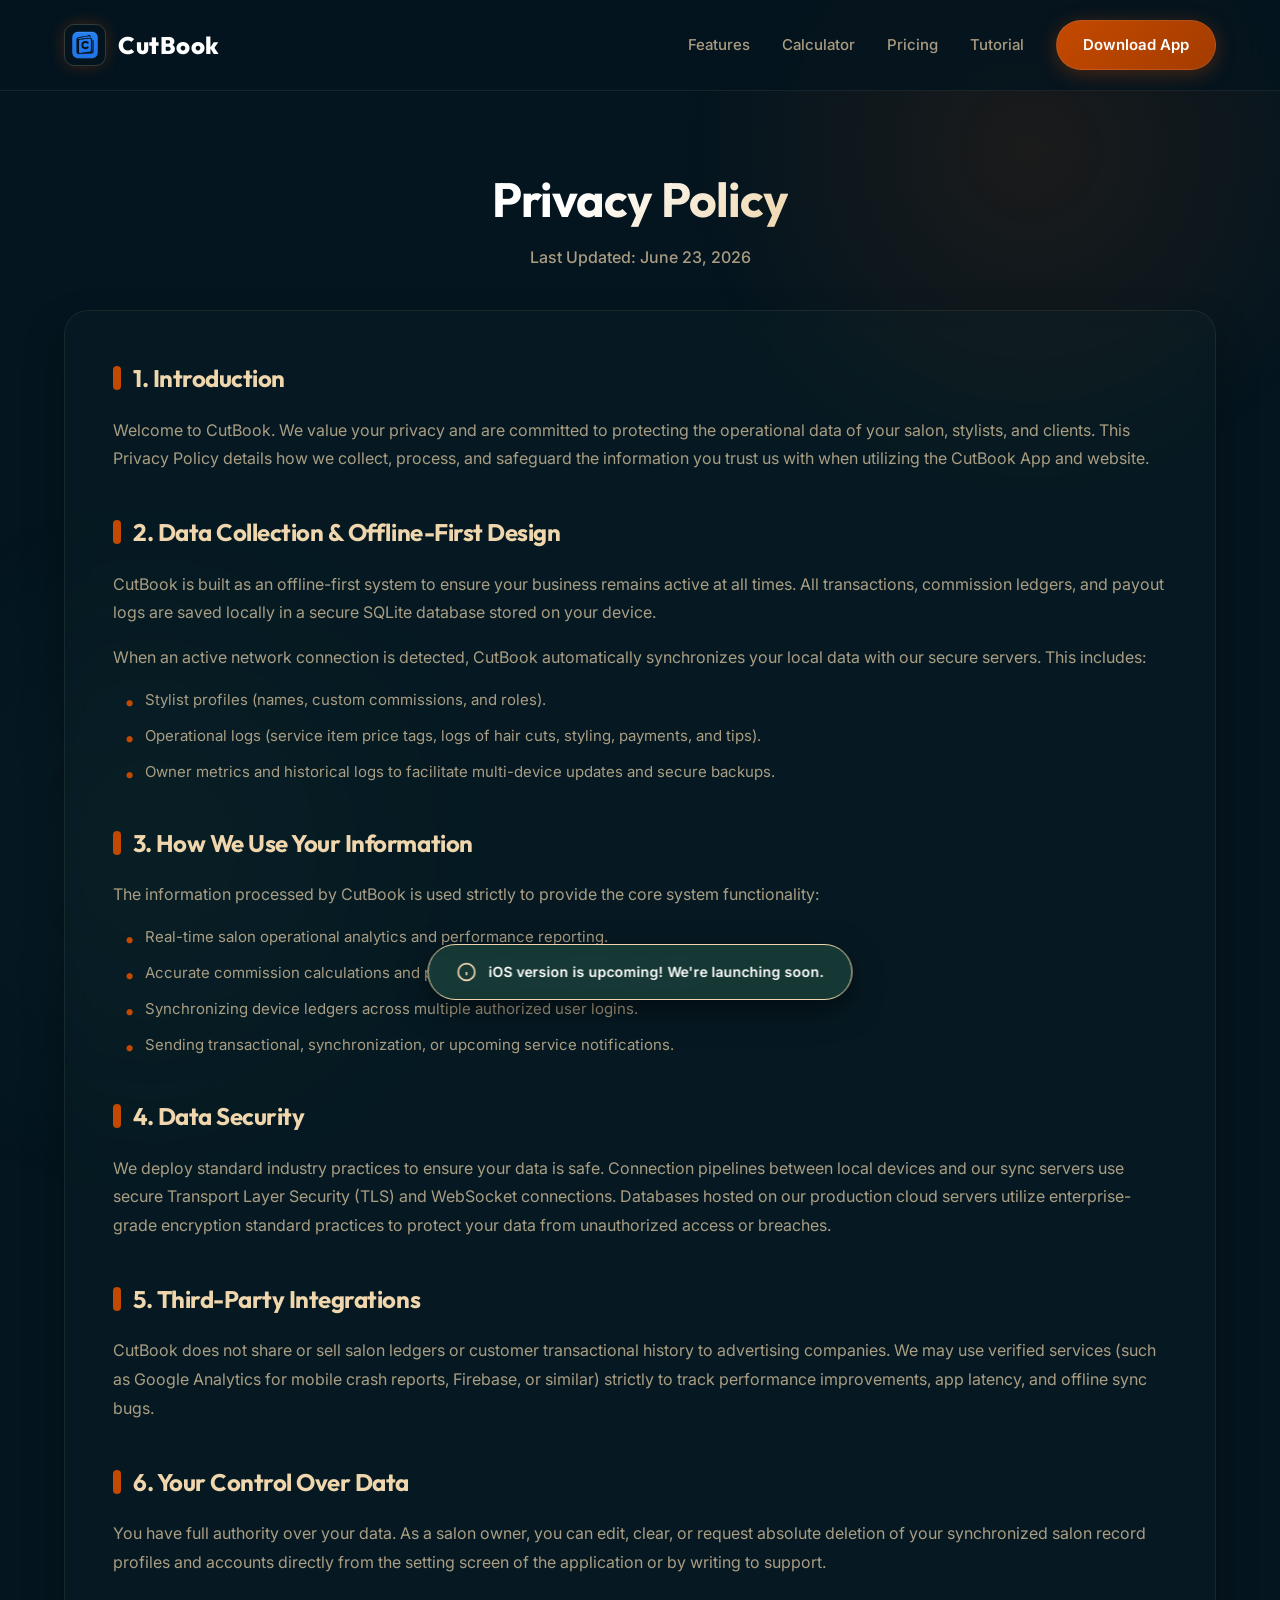
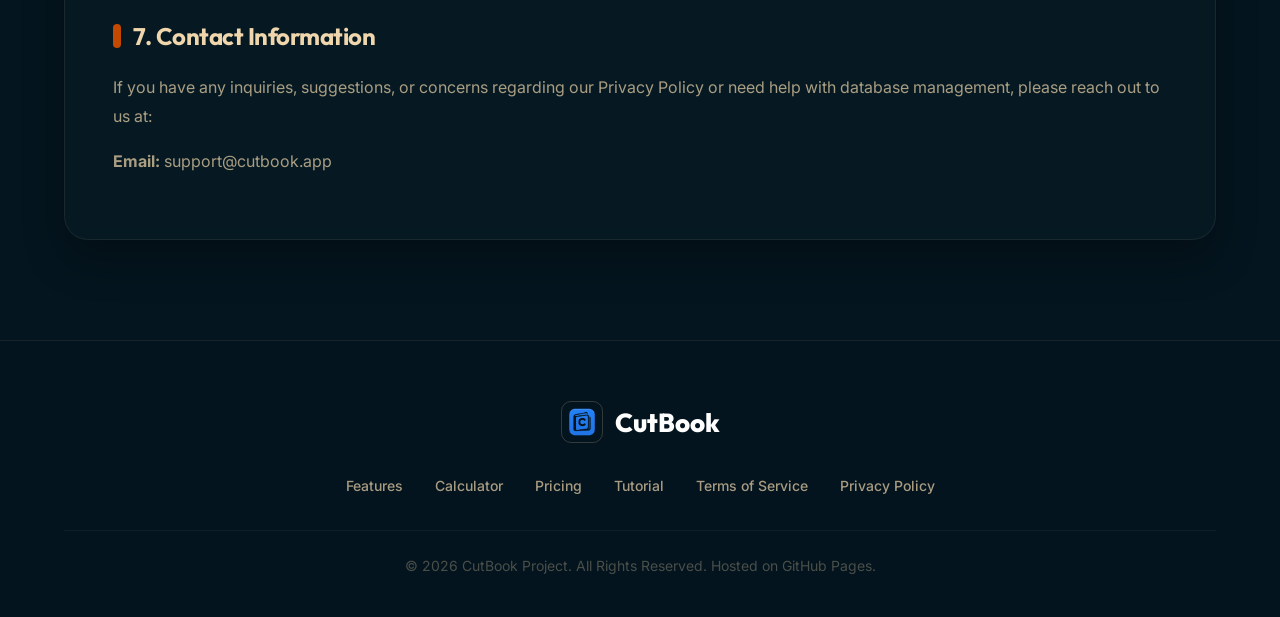
==== Privacy/index.html @ cc0a2e38 "feat: initial website setup with Privacy and Terms pages" ====
<!DOCTYPE html>
<html lang="en">
<head>
    <meta charset="UTF-8">
    <meta name="viewport" content="width=device-width, initial-scale=1.0">
    <title>Privacy Policy - CutBook POS</title>
    <meta name="description" content="Privacy Policy for CutBook Salon Management & POS System. Learn how we handle and protect your salon's operational data.">
    
    <!-- Google Fonts -->
    <link rel="preconnect" href="https://fonts.googleapis.com">
    <link rel="preconnect" href="https://fonts.gstatic.com" crossorigin>
    <link href="https://fonts.googleapis.com/css2?family=Outfit:wght@300;400;500;600;700;800&family=Inter:wght@300;400;500;600;700&display=swap" rel="stylesheet">
    
    <style>
        :root {
            --bg-color: #04151f;
            --primary: #c44900; /* Burnt Orange */
            --primary-rgb: 196, 73, 0;
            --secondary: #efd6ac; /* Wheat */
            --secondary-rgb: 239, 214, 172;
            --slate-grey: #183a37; /* Dark Slate Grey */
            --slate-grey-rgb: 24, 58, 55;
            --violet: #432534; /* Midnight Violet */
            --violet-rgb: 67, 37, 52;
            --card-border: rgba(239, 214, 172, 0.08);
            --text-primary: #ffffff;
            --text-secondary: rgba(239, 214, 172, 0.7);
            --success: #10b981;
            --error: #ef4444;
            --transition: all 0.3s cubic-bezier(0.4, 0, 0.2, 1);
        }

        * {
            margin: 0;
            padding: 0;
            box-sizing: border-box;
        }

        html {
            scroll-behavior: smooth;
        }

        body {
            font-family: 'Inter', sans-serif;
            background-color: var(--bg-color);
            color: var(--text-primary);
            overflow-x: hidden;
            line-height: 1.6;
            position: relative;
            min-height: 100vh;
            display: flex;
            flex-direction: column;
        }

        h1, h2, h3, h4 {
            font-family: 'Outfit', sans-serif;
            font-weight: 700;
            letter-spacing: -0.02em;
        }

        /* Mouse Follower Ambient Glow */
        .cursor-glow {
            position: fixed;
            top: 0;
            left: 0;
            width: 500px;
            height: 500px;
            background: radial-gradient(circle, rgba(var(--primary-rgb), 0.08) 0%, rgba(var(--slate-grey-rgb), 0.06) 50%, rgba(0,0,0,0) 85%);
            border-radius: 50%;
            pointer-events: none;
            transform: translate(-50%, -50%);
            z-index: -1;
            opacity: 0;
            transition: opacity 0.5s ease;
        }

        /* Ambient Background Glows */
        .glow-1 {
            position: absolute;
            top: -200px;
            right: -100px;
            width: 700px;
            height: 700px;
            background: radial-gradient(circle, rgba(var(--primary-rgb), 0.12) 0%, rgba(0,0,0,0) 70%);
            z-index: 0;
            pointer-events: none;
        }

        .glow-2 {
            position: absolute;
            top: 500px;
            left: -200px;
            width: 700px;
            height: 700px;
            background: radial-gradient(circle, rgba(var(--slate-grey-rgb), 0.15) 0%, rgba(0,0,0,0) 70%);
            z-index: 0;
            pointer-events: none;
        }

        /* Container */
        .container {
            max-width: 1200px;
            margin: 0 auto;
            padding: 0 24px;
            position: relative;
            z-index: 1;
        }

        /* Header */
        header {
            padding: 20px 0;
            border-bottom: 1px solid var(--card-border);
            backdrop-filter: blur(20px);
            -webkit-backdrop-filter: blur(20px);
            position: sticky;
            top: 0;
            z-index: 100;
            background: rgba(4, 21, 31, 0.8);
            transition: var(--transition);
        }

        header.scrolled {
            padding: 14px 0;
            border-bottom: 1px solid rgba(239, 214, 172, 0.15);
            background: rgba(4, 21, 31, 0.95);
        }

        .header-content {
            display: flex;
            justify-content: space-between;
            align-items: center;
        }

        .logo {
            display: flex;
            align-items: center;
            gap: 12px;
            text-decoration: none;
            color: var(--text-primary);
            font-family: 'Outfit', sans-serif;
            font-size: 24px;
            font-weight: 800;
            letter-spacing: 0.5px;
            transition: var(--transition);
        }

        .logo img {
            height: 42px;
            width: auto;
            border-radius: 10px;
            box-shadow: 0 0 15px rgba(var(--primary-rgb), 0.3);
            border: 1.5px solid rgba(239, 214, 172, 0.2);
            transition: var(--transition);
        }

        .logo:hover img {
            transform: scale(1.05) rotate(2deg);
            box-shadow: 0 0 20px rgba(var(--primary-rgb), 0.6);
            border-color: var(--secondary);
        }

        nav {
            display: flex;
            align-items: center;
            gap: 32px;
        }

        nav a {
            color: var(--text-secondary);
            text-decoration: none;
            font-weight: 500;
            font-size: 15px;
            transition: var(--transition);
            position: relative;
        }

        nav a:not(.btn)::after {
            content: '';
            position: absolute;
            bottom: -6px;
            left: 0;
            width: 0;
            height: 2px;
            background: linear-gradient(90deg, var(--primary), var(--secondary));
            transition: var(--transition);
        }

        nav a:not(.btn):hover {
            color: var(--text-primary);
        }

        nav a:not(.btn):hover::after {
            width: 100%;
        }

        /* Buttons */
        .btn {
            display: inline-flex;
            align-items: center;
            gap: 8px;
            padding: 12px 26px;
            border-radius: 30px;
            font-weight: 600;
            text-decoration: none;
            font-size: 15px;
            transition: var(--transition);
            cursor: pointer;
            border: none;
        }

        .btn-primary {
            background: linear-gradient(135deg, var(--primary), #a33c00);
            color: #fff;
            box-shadow: 0 4px 20px rgba(var(--primary-rgb), 0.35);
            border: 1px solid rgba(255, 255, 255, 0.1);
        }

        .btn-primary:hover {
            transform: translateY(-2px);
            box-shadow: 0 6px 28px rgba(var(--primary-rgb), 0.55);
            filter: brightness(1.15);
        }

        /* Mobile Menu Toggle */
        .menu-toggle {
            display: none;
            background: none;
            border: none;
            cursor: pointer;
            z-index: 110;
        }

        .menu-toggle svg {
            width: 28px;
            height: 28px;
            stroke: var(--text-primary);
            transition: var(--transition);
        }

        /* Mobile Nav Drawer */
        .mobile-drawer {
            position: fixed;
            top: 0;
            right: -100%;
            width: 300px;
            height: 100vh;
            background: rgba(4, 21, 31, 0.98);
            border-left: 1px solid var(--card-border);
            z-index: 99;
            padding: 100px 40px;
            display: flex;
            flex-direction: column;
            gap: 24px;
            transition: 0.4s cubic-bezier(0.4, 0, 0.2, 1);
            backdrop-filter: blur(20px);
        }

        .mobile-drawer.active {
            right: 0;
        }

        .mobile-drawer a {
            color: var(--text-secondary);
            text-decoration: none;
            font-size: 18px;
            font-weight: 600;
            font-family: 'Outfit', sans-serif;
            transition: var(--transition);
        }

        .mobile-drawer a:hover {
            color: var(--secondary);
            padding-left: 8px;
        }

        /* Content Layout */
        .content-hero {
            padding: 80px 0 40px;
            text-align: center;
            position: relative;
        }

        .content-hero h1 {
            font-size: 48px;
            line-height: 1.2;
            margin-bottom: 16px;
            background: linear-gradient(135deg, #ffffff 30%, var(--secondary) 100%);
            -webkit-background-clip: text;
            -webkit-text-fill-color: transparent;
        }

        .content-hero p {
            color: var(--text-secondary);
            font-size: 16px;
            font-weight: 500;
        }

        .content-body {
            padding-bottom: 100px;
        }

        .content-card {
            background: rgba(24, 58, 55, 0.15);
            border: 1px solid var(--card-border);
            border-radius: 24px;
            padding: 48px;
            backdrop-filter: blur(10px);
            box-shadow: 0 20px 40px rgba(0,0,0,0.3);
        }

        .content-section {
            margin-bottom: 40px;
        }

        .content-section:last-child {
            margin-bottom: 0;
        }

        .content-section h2 {
            font-size: 24px;
            color: var(--secondary);
            margin-bottom: 18px;
            display: flex;
            align-items: center;
            gap: 12px;
        }

        .content-section h2::before {
            content: '';
            display: inline-block;
            width: 8px;
            height: 24px;
            background: var(--primary);
            border-radius: 4px;
        }

        .content-section p {
            color: var(--text-secondary);
            font-size: 16px;
            line-height: 1.8;
            margin-bottom: 16px;
        }

        .content-section ul {
            list-style: none;
            padding-left: 8px;
            margin-bottom: 16px;
        }

        .content-section ul li {
            position: relative;
            padding-left: 24px;
            margin-bottom: 12px;
            color: var(--text-secondary);
            font-size: 15px;
            line-height: 1.6;
        }

        .content-section ul li::before {
            content: "•";
            color: var(--primary);
            font-weight: bold;
            font-size: 20px;
            position: absolute;
            left: 4px;
            top: -2px;
        }

        /* Footer */
        footer {
            padding: 60px 0 40px;
            border-top: 1px solid var(--card-border);
            color: var(--text-secondary);
            font-size: 14px;
            background: rgba(4, 21, 31, 0.85);
            backdrop-filter: blur(5px);
            margin-top: auto;
        }

        .footer-grid {
            display: flex;
            flex-direction: column;
            align-items: center;
            text-align: center;
            gap: 32px;
        }

        .footer-logo {
            display: flex;
            align-items: center;
            gap: 12px;
            color: #fff;
            text-decoration: none;
            font-family: 'Outfit', sans-serif;
            font-size: 26px;
            font-weight: 800;
        }

        .footer-logo img {
            height: 42px;
            border-radius: 10px;
            border: 1px solid rgba(239, 214, 172, 0.2);
        }

        .footer-links {
            display: flex;
            gap: 32px;
        }

        .footer-links a {
            color: var(--text-secondary);
            text-decoration: none;
            transition: var(--transition);
            font-weight: 500;
        }

        .footer-links a:hover {
            color: var(--secondary);
        }

        .footer-copyright {
            color: rgba(239, 214, 172, 0.3);
            border-top: 1px solid rgba(239, 214, 172, 0.05);
            padding-top: 24px;
            width: 100%;
        }

        /* Global App Notification Toast */
        .global-toast {
            position: fixed;
            bottom: -100px;
            left: 50%;
            transform: translateX(-50%);
            background: rgba(24, 58, 55, 0.95);
            border: 1px solid var(--secondary);
            padding: 16px 28px;
            border-radius: 40px;
            color: #fff;
            font-size: 14px;
            font-weight: 600;
            display: flex;
            align-items: center;
            gap: 12px;
            box-shadow: 0 10px 30px rgba(0, 0, 0, 0.5);
            z-index: 1000;
            transition: all 0.4s cubic-bezier(0.175, 0.885, 0.32, 1.275);
            backdrop-filter: blur(10px);
        }

        .global-toast.show {
            bottom: 40px;
        }

        .global-toast svg {
            width: 20px;
            height: 20px;
            stroke: var(--secondary);
            fill: none;
        }

        /* Responsive Utilities */
        @media (max-width: 768px) {
            .content-hero {
                padding: 60px 0 30px;
            }
            .content-hero h1 {
                font-size: 36px;
            }
            .content-card {
                padding: 24px;
                border-radius: 16px;
            }
            nav {
                display: none;
            }
            .menu-toggle {
                display: block;
            }
        }

        @media (max-width: 480px) {
            .footer-links {
                flex-direction: column;
                gap: 16px;
            }
        }
    </style>
</head>
<body>
    <!-- Glow Effects -->
    <div class="cursor-glow" id="cursorGlow"></div>
    <div class="glow-1"></div>
    <div class="glow-2"></div>

    <!-- Header -->
    <header id="header">
        <div class="container header-content">
            <a href="../index.html" class="logo">
                <img src="../CutBook_logo.png" alt="CutBook Logo">
                CutBook
            </a>
            <nav>
                <a href="../index.html#features">Features</a>
                <a href="../index.html#calculator">Calculator</a>
                <a href="../index.html#pricing">Pricing</a>
                <a href="../index.html#tutorial">Tutorial</a>
                <a href="https://play.google.com/store/apps/details?id=com.cutbook" class="btn btn-primary">Download App</a>
            </nav>
            <button class="menu-toggle" id="menuToggle" aria-label="Toggle navigation menu">
                <svg fill="none" viewBox="0 0 24 24" stroke="currentColor">
                    <path d="M4 6h16M4 12h16M4 18h16" stroke-width="2" stroke-linecap="round"/>
                </svg>
            </button>
        </div>
    </header>

    <!-- Mobile Drawer -->
    <div class="mobile-drawer" id="mobileDrawer">
        <a href="../index.html#features" class="drawer-link">Features</a>
        <a href="../index.html#calculator" class="drawer-link">Calculator</a>
        <a href="../index.html#pricing" class="drawer-link">Pricing</a>
        <a href="../index.html#tutorial" class="drawer-link">Tutorial</a>
        <a href="https://play.google.com/store/apps/details?id=com.cutbook" class="btn btn-primary" style="margin-top: 20px;">Download App</a>
    </div>

    <!-- Content Section -->
    <div class="container content-hero">
        <h1>Privacy Policy</h1>
        <p>Last Updated: June 23, 2026</p>
    </div>

    <div class="container content-body">
        <div class="content-card">
            <section class="content-section">
                <h2>1. Introduction</h2>
                <p>Welcome to CutBook. We value your privacy and are committed to protecting the operational data of your salon, stylists, and clients. This Privacy Policy details how we collect, process, and safeguard the information you trust us with when utilizing the CutBook App and website.</p>
            </section>

            <section class="content-section">
                <h2>2. Data Collection & Offline-First Design</h2>
                <p>CutBook is built as an offline-first system to ensure your business remains active at all times. All transactions, commission ledgers, and payout logs are saved locally in a secure SQLite database stored on your device.</p>
                <p>When an active network connection is detected, CutBook automatically synchronizes your local data with our secure servers. This includes:</p>
                <ul>
                    <li>Stylist profiles (names, custom commissions, and roles).</li>
                    <li>Operational logs (service item price tags, logs of hair cuts, styling, payments, and tips).</li>
                    <li>Owner metrics and historical logs to facilitate multi-device updates and secure backups.</li>
                </ul>
            </section>

            <section class="content-section">
                <h2>3. How We Use Your Information</h2>
                <p>The information processed by CutBook is used strictly to provide the core system functionality:</p>
                <ul>
                    <li>Real-time salon operational analytics and performance reporting.</li>
                    <li>Accurate commission calculations and payout request records for salon staff.</li>
                    <li>Synchronizing device ledgers across multiple authorized user logins.</li>
                    <li>Sending transactional, synchronization, or upcoming service notifications.</li>
                </ul>
            </section>

            <section class="content-section">
                <h2>4. Data Security</h2>
                <p>We deploy standard industry practices to ensure your data is safe. Connection pipelines between local devices and our sync servers use secure Transport Layer Security (TLS) and WebSocket connections. Databases hosted on our production cloud servers utilize enterprise-grade encryption standard practices to protect your data from unauthorized access or breaches.</p>
            </section>

            <section class="content-section">
                <h2>5. Third-Party Integrations</h2>
                <p>CutBook does not share or sell salon ledgers or customer transactional history to advertising companies. We may use verified services (such as Google Analytics for mobile crash reports, Firebase, or similar) strictly to track performance improvements, app latency, and offline sync bugs.</p>
            </section>

            <section class="content-section">
                <h2>6. Your Control Over Data</h2>
                <p>You have full authority over your data. As a salon owner, you can edit, clear, or request absolute deletion of your synchronized salon record profiles and accounts directly from the setting screen of the application or by writing to support.</p>
            </section>

            <section class="content-section">
                <h2>7. Contact Information</h2>
                <p>If you have any inquiries, suggestions, or concerns regarding our Privacy Policy or need help with database management, please reach out to us at:</p>
                <p><strong>Email:</strong> support@cutbook.app</p>
            </section>
        </div>
    </div>

    <!-- Footer -->
    <footer>
        <div class="container footer-grid">
            <a href="../index.html" class="footer-logo">
                <img src="../CutBook_logo.png" alt="CutBook Logo">
                CutBook
            </a>
            
            <div class="footer-links">
                <a href="../index.html#features">Features</a>
                <a href="../index.html#calculator">Calculator</a>
                <a href="../index.html#pricing">Pricing</a>
                <a href="../index.html#tutorial">Tutorial</a>
                <a href="../Terms/index.html">Terms of Service</a>
                <a href="index.html">Privacy Policy</a>
            </div>
            
            <p class="footer-copyright">&copy; 2026 CutBook Project. All Rights Reserved. Hosted on GitHub Pages.</p>
        </div>
    </footer>

    <!-- Global App Notification Toast -->
    <div class="global-toast" id="globalAppToast">
        <svg viewBox="0 0 24 24">
            <circle cx="12" cy="12" r="10" stroke-width="2"/>
            <line x1="12" y1="16" x2="12" y2="12" stroke-width="2"/>
            <line x1="12" y1="8" x2="12.01" y2="8" stroke-width="2"/>
        </svg>
        <span>iOS version is upcoming! We're launching soon.</span>
    </div>

    <!-- JavaScript -->
    <script>
        // Mouse Following Glow Effect
        const cursorGlow = document.getElementById('cursorGlow');
        document.addEventListener('mousemove', (e) => {
            cursorGlow.style.opacity = '1';
            cursorGlow.style.left = e.clientX + 'px';
            cursorGlow.style.top = e.clientY + 'px';
        });
        document.addEventListener('mouseleave', () => {
            cursorGlow.style.opacity = '0';
        });

        // Header Scrolled styling
        const header = document.getElementById('header');
        window.addEventListener('scroll', () => {
            if (window.scrollY > 50) {
                header.classList.add('scrolled');
            } else {
                header.classList.remove('scrolled');
            }
        });

        // Mobile drawer navigation
        const menuToggle = document.getElementById('menuToggle');
        const mobileDrawer = document.getElementById('mobileDrawer');
        
        menuToggle.addEventListener('click', () => {
            mobileDrawer.classList.toggle('active');
        });

        // Close drawer when clicking a link
        document.querySelectorAll('.drawer-link').forEach(link => {
            link.addEventListener('click', () => {
                mobileDrawer.classList.remove('active');
            });
        });

        // Live App Store Upcoming Toast
        function triggerUpcomingAppToast() {
            const toast = document.getElementById('globalAppToast');
            toast.classList.add('show');
            setTimeout(() => {
                toast.classList.remove('show');
            }, 3000);
        }
    </script>
</body>
</html>
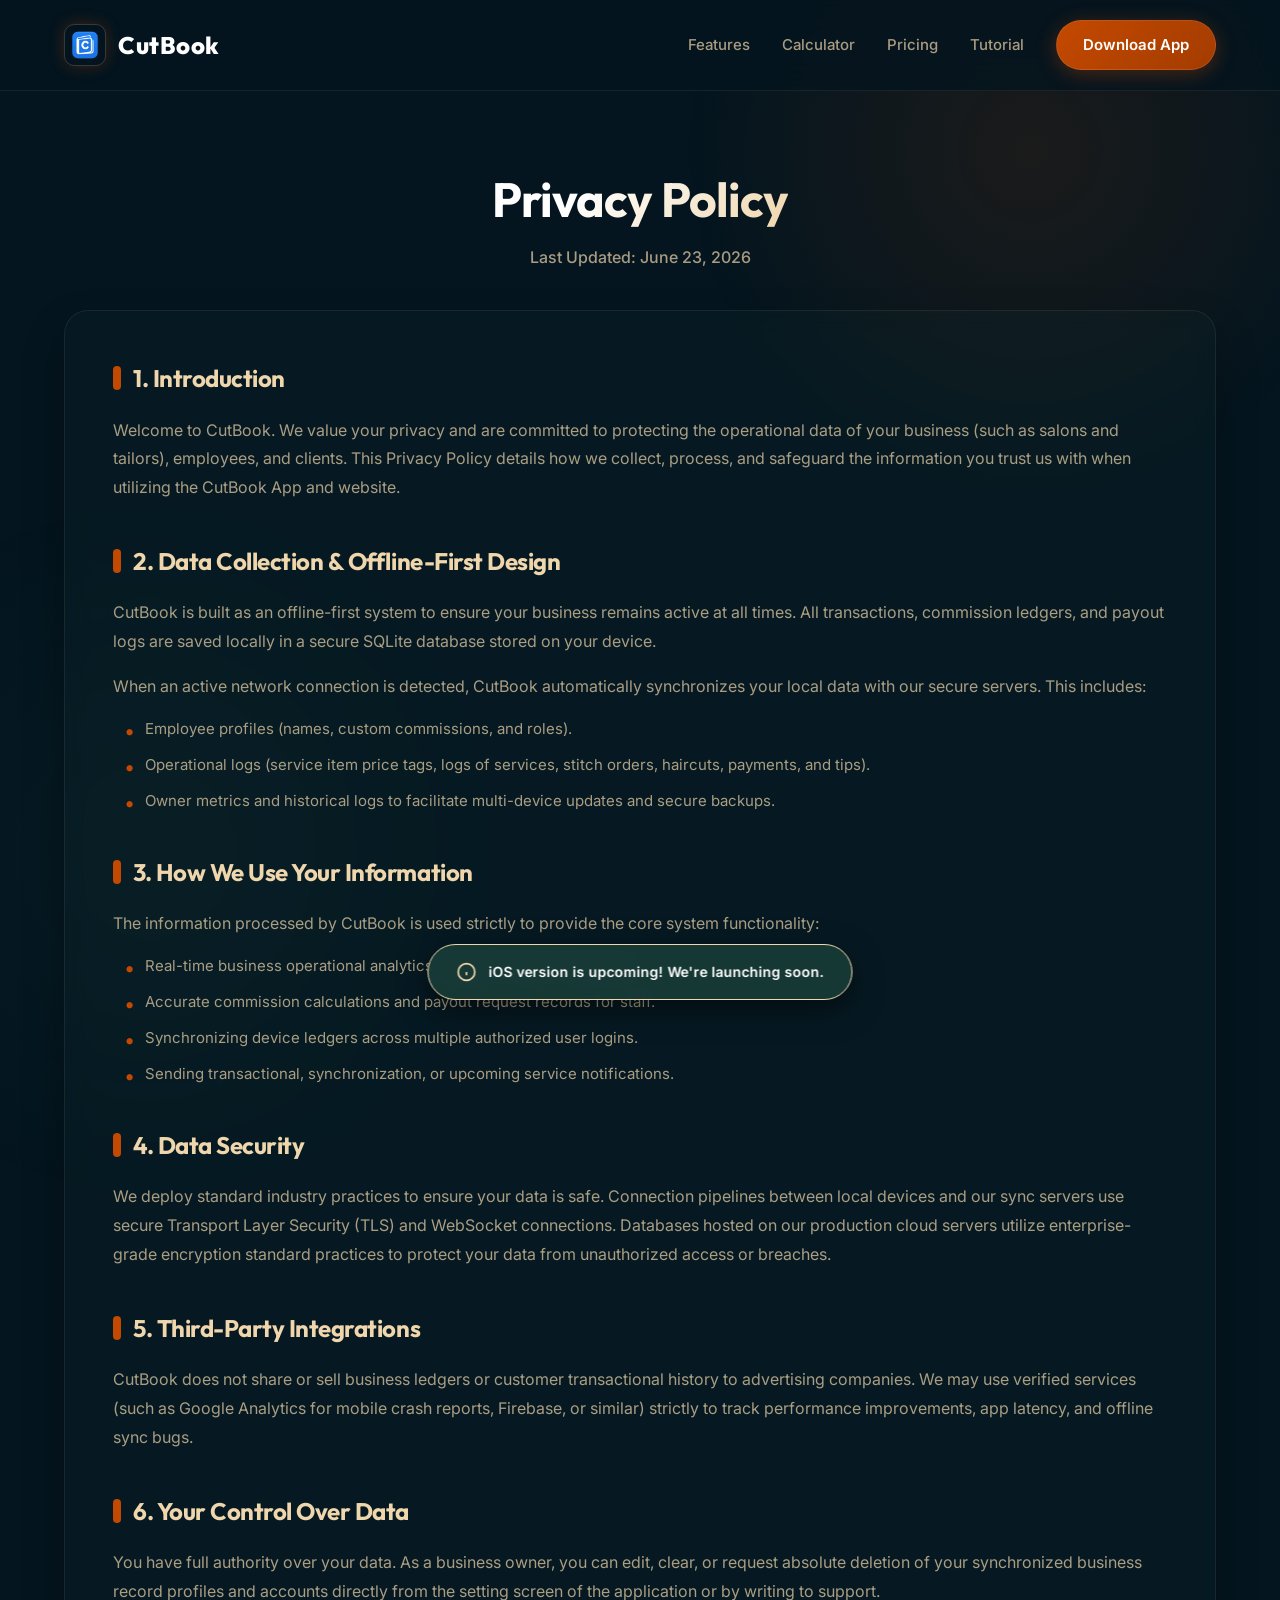
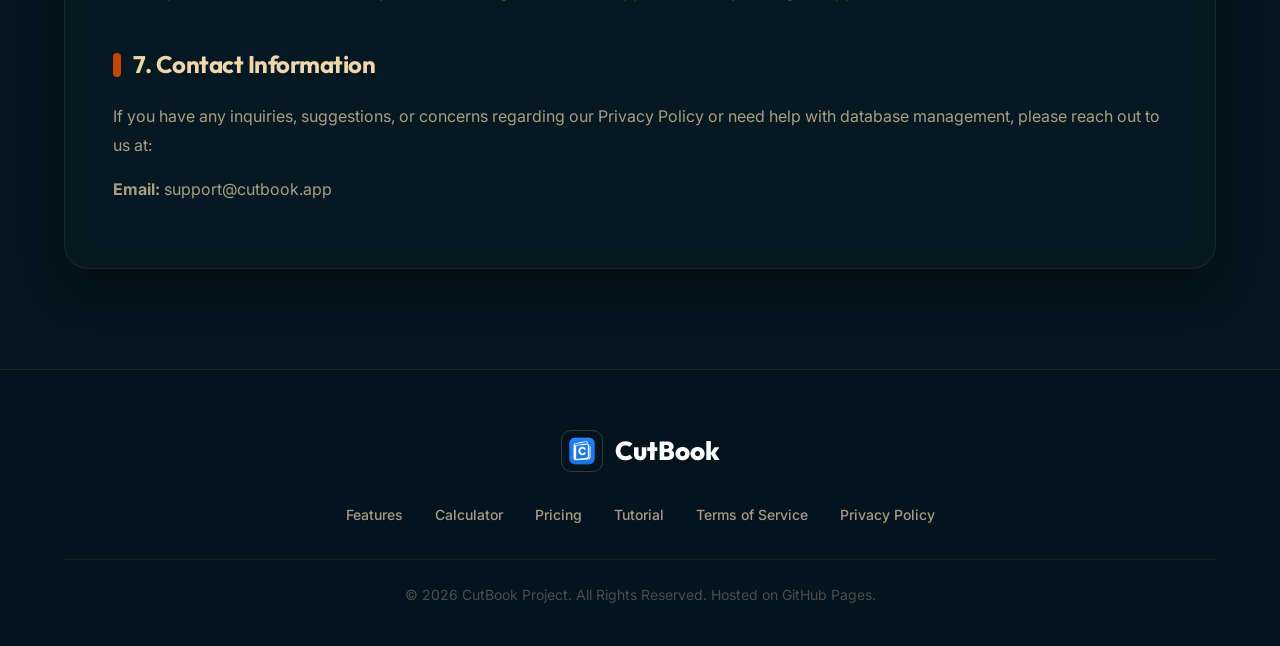
==== commit ca49e365: "Update CutBook copy and simulator to target all commission-based organizations, highlighting salons " ====
--- a/Privacy/index.html
+++ b/Privacy/index.html
@@ -4,7 +4,7 @@
     <meta charset="UTF-8">
     <meta name="viewport" content="width=device-width, initial-scale=1.0">
     <title>Privacy Policy - CutBook POS</title>
-    <meta name="description" content="Privacy Policy for CutBook Salon Management & POS System. Learn how we handle and protect your salon's operational data.">
+    <meta name="description" content="Privacy Policy for CutBook POS. Learn how we handle and protect your business's operational data.">
     
     <!-- Google Fonts -->
     <link rel="preconnect" href="https://fonts.googleapis.com">
@@ -533,7 +533,7 @@
         <div class="content-card">
             <section class="content-section">
                 <h2>1. Introduction</h2>
-                <p>Welcome to CutBook. We value your privacy and are committed to protecting the operational data of your salon, stylists, and clients. This Privacy Policy details how we collect, process, and safeguard the information you trust us with when utilizing the CutBook App and website.</p>
+                <p>Welcome to CutBook. We value your privacy and are committed to protecting the operational data of your business (such as salons and tailors), employees, and clients. This Privacy Policy details how we collect, process, and safeguard the information you trust us with when utilizing the CutBook App and website.</p>
             </section>
 
             <section class="content-section">
@@ -541,8 +541,8 @@
                 <p>CutBook is built as an offline-first system to ensure your business remains active at all times. All transactions, commission ledgers, and payout logs are saved locally in a secure SQLite database stored on your device.</p>
                 <p>When an active network connection is detected, CutBook automatically synchronizes your local data with our secure servers. This includes:</p>
                 <ul>
-                    <li>Stylist profiles (names, custom commissions, and roles).</li>
-                    <li>Operational logs (service item price tags, logs of hair cuts, styling, payments, and tips).</li>
+                    <li>Employee profiles (names, custom commissions, and roles).</li>
+                    <li>Operational logs (service item price tags, logs of services, stitch orders, haircuts, payments, and tips).</li>
                     <li>Owner metrics and historical logs to facilitate multi-device updates and secure backups.</li>
                 </ul>
             </section>
@@ -551,8 +551,8 @@
                 <h2>3. How We Use Your Information</h2>
                 <p>The information processed by CutBook is used strictly to provide the core system functionality:</p>
                 <ul>
-                    <li>Real-time salon operational analytics and performance reporting.</li>
-                    <li>Accurate commission calculations and payout request records for salon staff.</li>
+                    <li>Real-time business operational analytics and performance reporting.</li>
+                    <li>Accurate commission calculations and payout request records for staff.</li>
                     <li>Synchronizing device ledgers across multiple authorized user logins.</li>
                     <li>Sending transactional, synchronization, or upcoming service notifications.</li>
                 </ul>
@@ -565,12 +565,12 @@
 
             <section class="content-section">
                 <h2>5. Third-Party Integrations</h2>
-                <p>CutBook does not share or sell salon ledgers or customer transactional history to advertising companies. We may use verified services (such as Google Analytics for mobile crash reports, Firebase, or similar) strictly to track performance improvements, app latency, and offline sync bugs.</p>
+                <p>CutBook does not share or sell business ledgers or customer transactional history to advertising companies. We may use verified services (such as Google Analytics for mobile crash reports, Firebase, or similar) strictly to track performance improvements, app latency, and offline sync bugs.</p>
             </section>
 
             <section class="content-section">
                 <h2>6. Your Control Over Data</h2>
-                <p>You have full authority over your data. As a salon owner, you can edit, clear, or request absolute deletion of your synchronized salon record profiles and accounts directly from the setting screen of the application or by writing to support.</p>
+                <p>You have full authority over your data. As a business owner, you can edit, clear, or request absolute deletion of your synchronized business record profiles and accounts directly from the setting screen of the application or by writing to support.</p>
             </section>
 
             <section class="content-section">
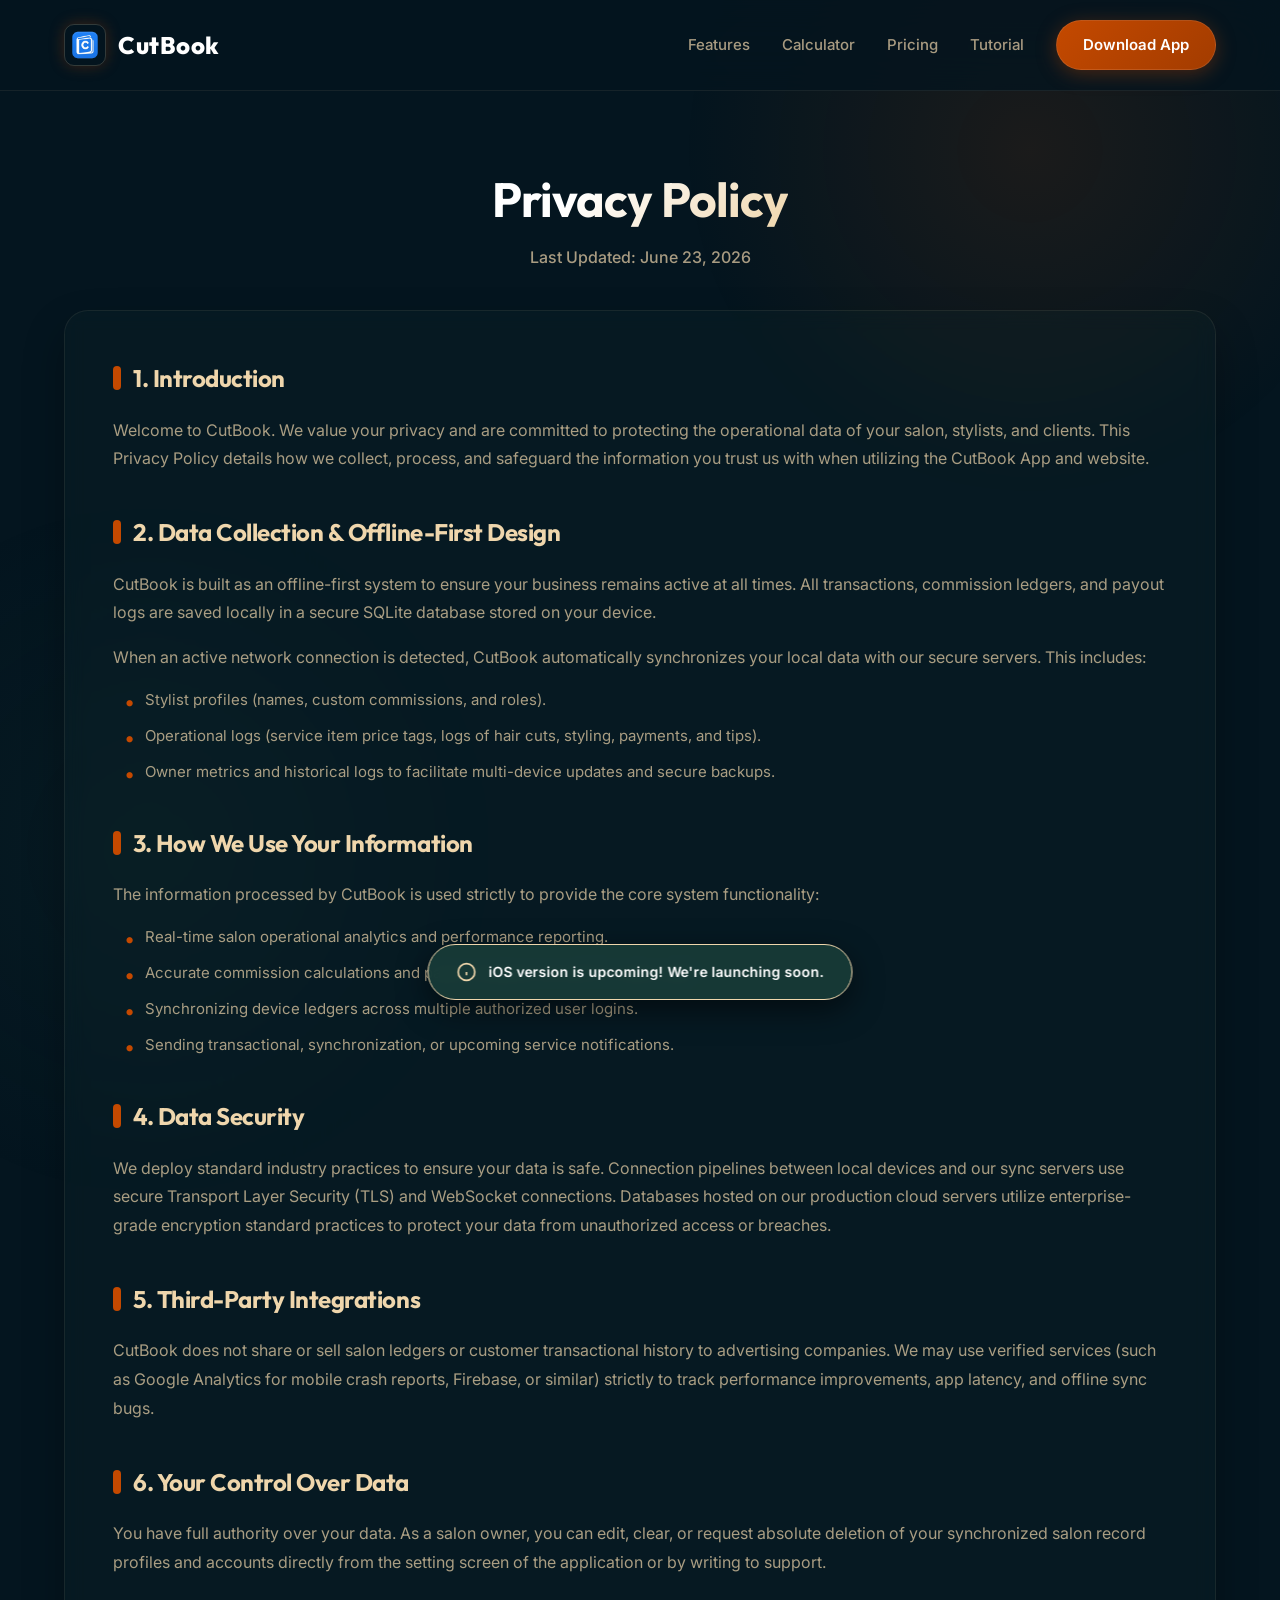
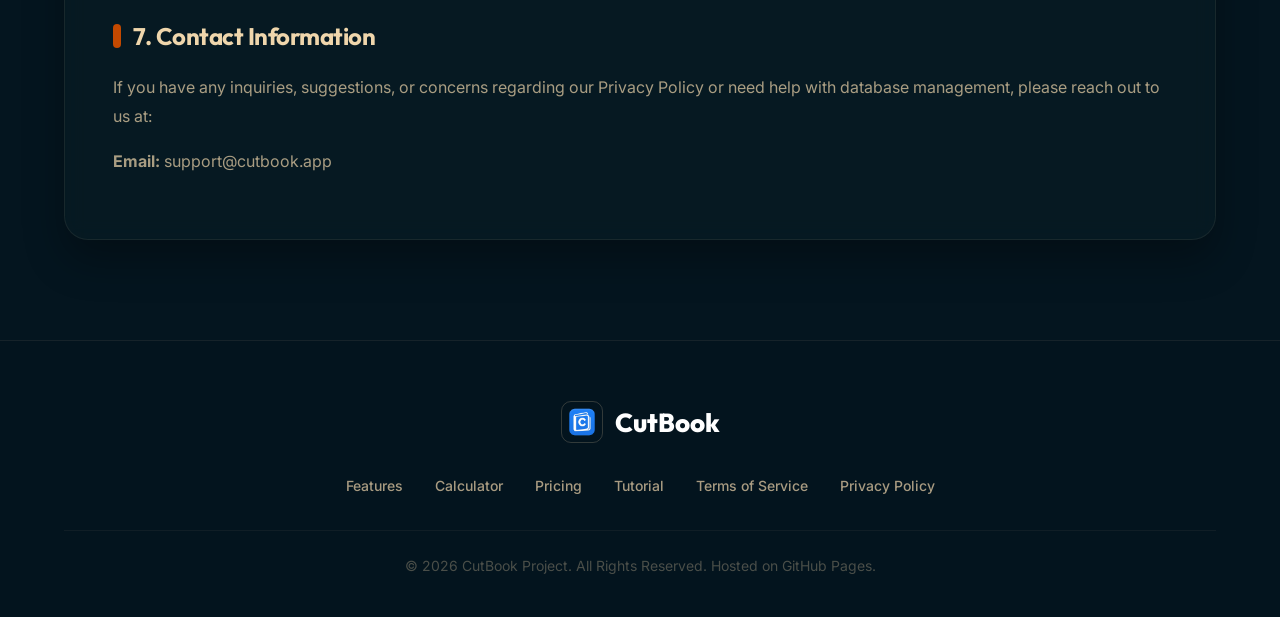
==== commit 264a7e03: "Revert copy to salon-first and integrate Founder's Story and vision section" ====
--- a/Privacy/index.html
+++ b/Privacy/index.html
@@ -4,7 +4,7 @@
     <meta charset="UTF-8">
     <meta name="viewport" content="width=device-width, initial-scale=1.0">
     <title>Privacy Policy - CutBook POS</title>
-    <meta name="description" content="Privacy Policy for CutBook POS. Learn how we handle and protect your business's operational data.">
+    <meta name="description" content="Privacy Policy for CutBook Salon Management & POS System. Learn how we handle and protect your salon's operational data.">
     
     <!-- Google Fonts -->
     <link rel="preconnect" href="https://fonts.googleapis.com">
@@ -533,7 +533,7 @@
         <div class="content-card">
             <section class="content-section">
                 <h2>1. Introduction</h2>
-                <p>Welcome to CutBook. We value your privacy and are committed to protecting the operational data of your business (such as salons and tailors), employees, and clients. This Privacy Policy details how we collect, process, and safeguard the information you trust us with when utilizing the CutBook App and website.</p>
+                <p>Welcome to CutBook. We value your privacy and are committed to protecting the operational data of your salon, stylists, and clients. This Privacy Policy details how we collect, process, and safeguard the information you trust us with when utilizing the CutBook App and website.</p>
             </section>
 
             <section class="content-section">
@@ -541,8 +541,8 @@
                 <p>CutBook is built as an offline-first system to ensure your business remains active at all times. All transactions, commission ledgers, and payout logs are saved locally in a secure SQLite database stored on your device.</p>
                 <p>When an active network connection is detected, CutBook automatically synchronizes your local data with our secure servers. This includes:</p>
                 <ul>
-                    <li>Employee profiles (names, custom commissions, and roles).</li>
-                    <li>Operational logs (service item price tags, logs of services, stitch orders, haircuts, payments, and tips).</li>
+                    <li>Stylist profiles (names, custom commissions, and roles).</li>
+                    <li>Operational logs (service item price tags, logs of hair cuts, styling, payments, and tips).</li>
                     <li>Owner metrics and historical logs to facilitate multi-device updates and secure backups.</li>
                 </ul>
             </section>
@@ -551,8 +551,8 @@
                 <h2>3. How We Use Your Information</h2>
                 <p>The information processed by CutBook is used strictly to provide the core system functionality:</p>
                 <ul>
-                    <li>Real-time business operational analytics and performance reporting.</li>
-                    <li>Accurate commission calculations and payout request records for staff.</li>
+                    <li>Real-time salon operational analytics and performance reporting.</li>
+                    <li>Accurate commission calculations and payout request records for salon staff.</li>
                     <li>Synchronizing device ledgers across multiple authorized user logins.</li>
                     <li>Sending transactional, synchronization, or upcoming service notifications.</li>
                 </ul>
@@ -565,12 +565,12 @@
 
             <section class="content-section">
                 <h2>5. Third-Party Integrations</h2>
-                <p>CutBook does not share or sell business ledgers or customer transactional history to advertising companies. We may use verified services (such as Google Analytics for mobile crash reports, Firebase, or similar) strictly to track performance improvements, app latency, and offline sync bugs.</p>
+                <p>CutBook does not share or sell salon ledgers or customer transactional history to advertising companies. We may use verified services (such as Google Analytics for mobile crash reports, Firebase, or similar) strictly to track performance improvements, app latency, and offline sync bugs.</p>
             </section>
 
             <section class="content-section">
                 <h2>6. Your Control Over Data</h2>
-                <p>You have full authority over your data. As a business owner, you can edit, clear, or request absolute deletion of your synchronized business record profiles and accounts directly from the setting screen of the application or by writing to support.</p>
+                <p>You have full authority over your data. As a salon owner, you can edit, clear, or request absolute deletion of your synchronized salon record profiles and accounts directly from the setting screen of the application or by writing to support.</p>
             </section>
 
             <section class="content-section">
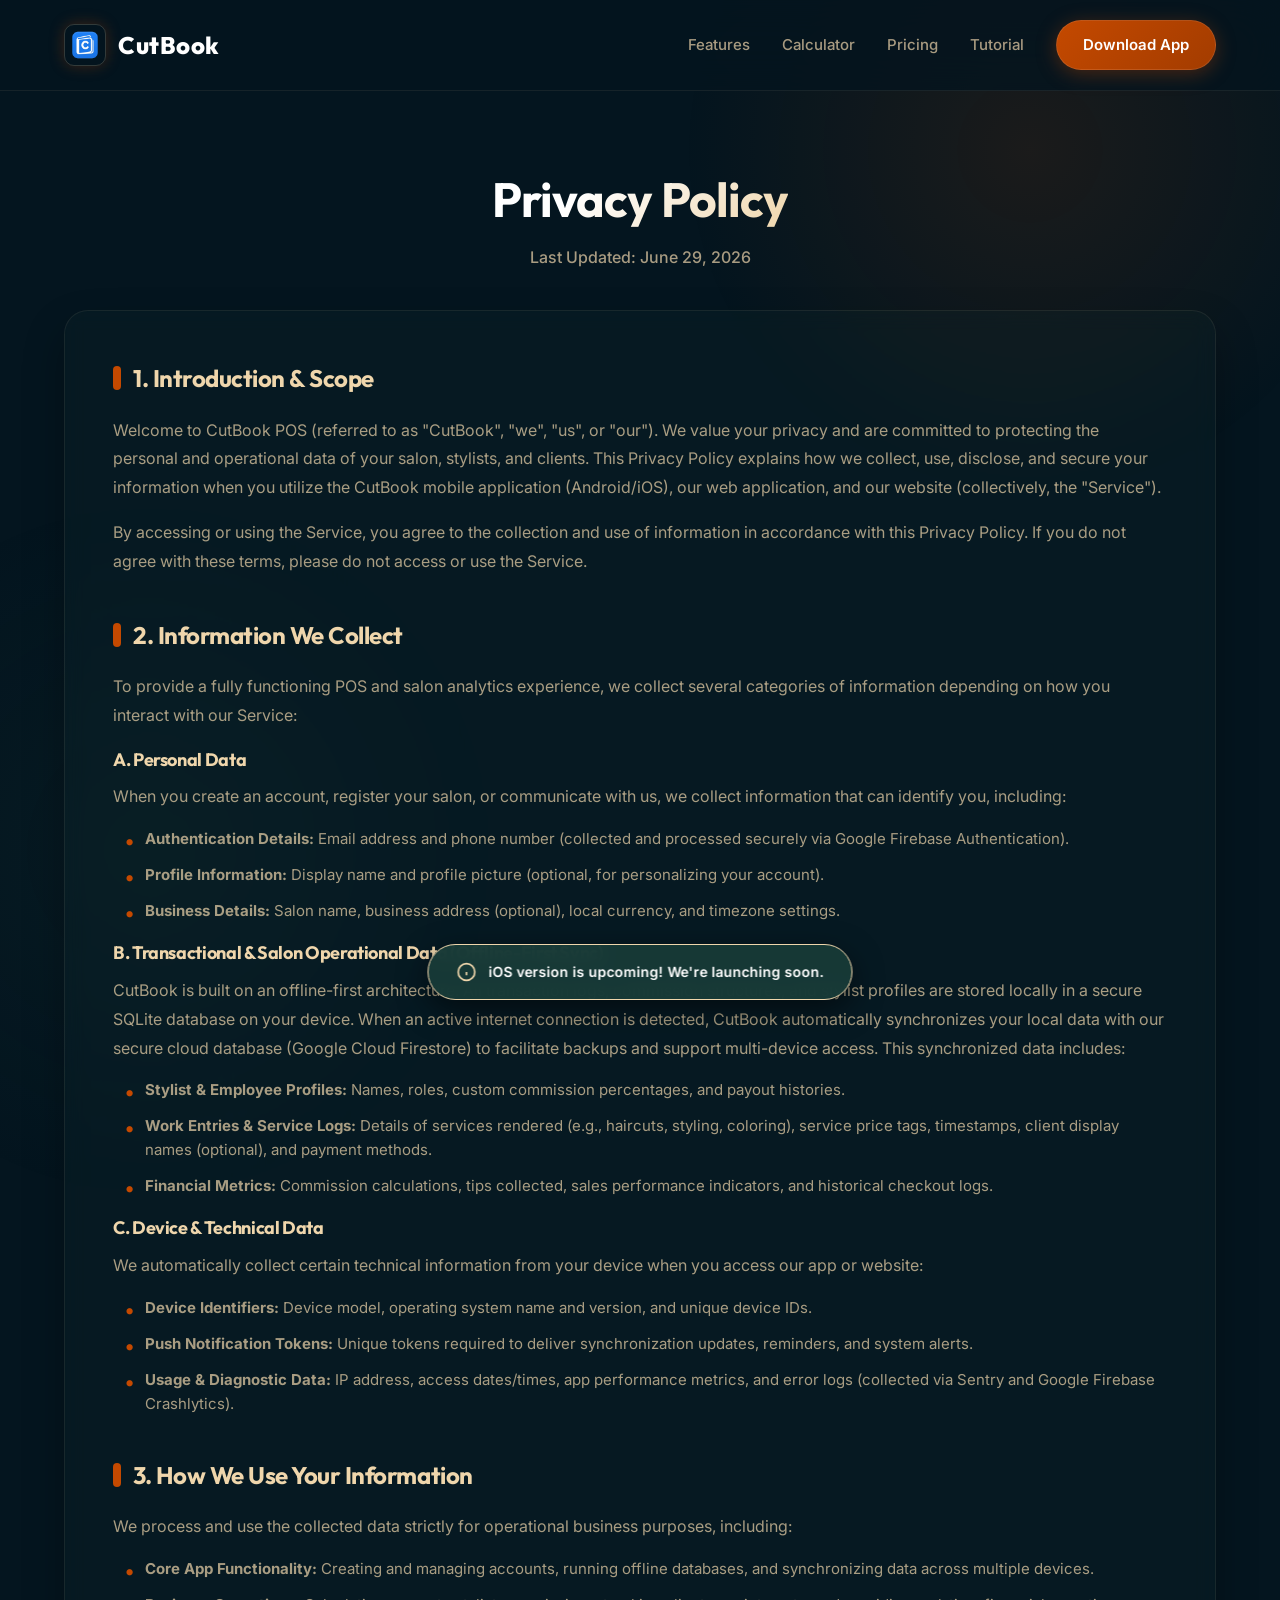
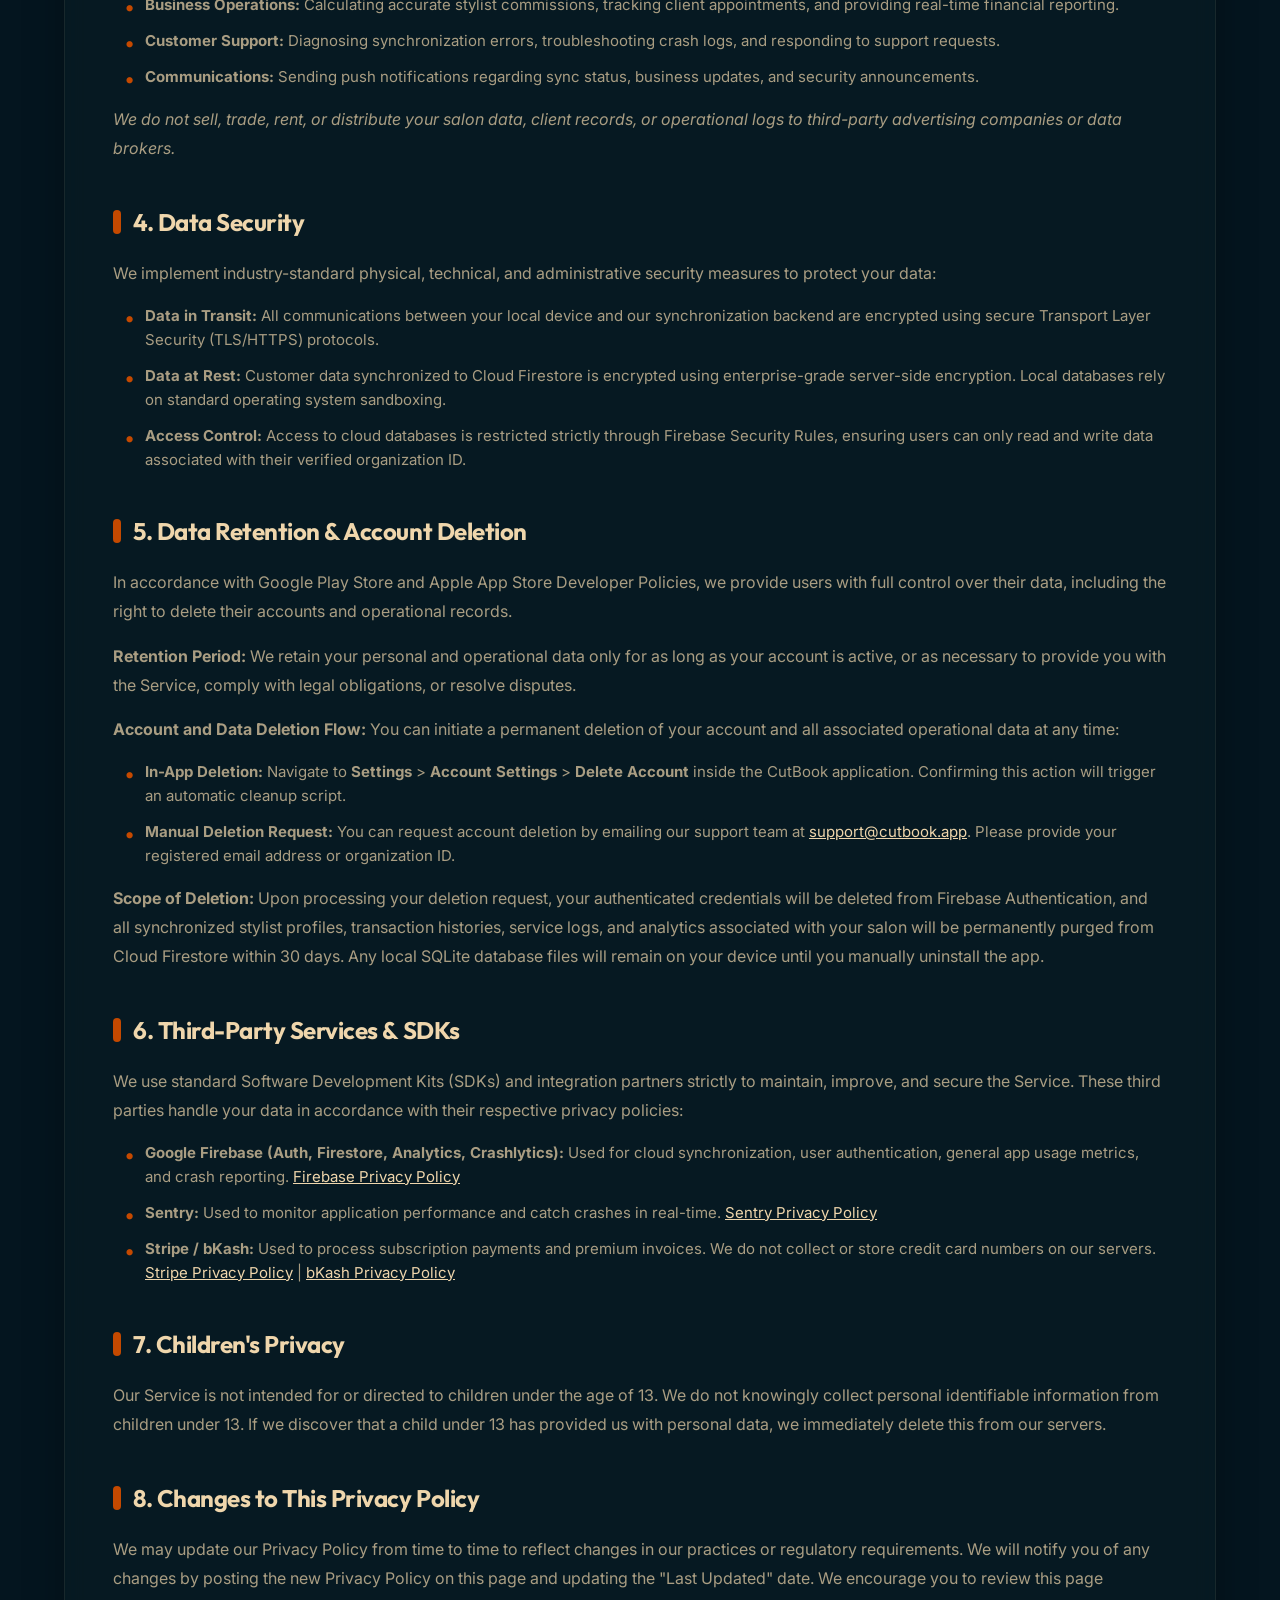
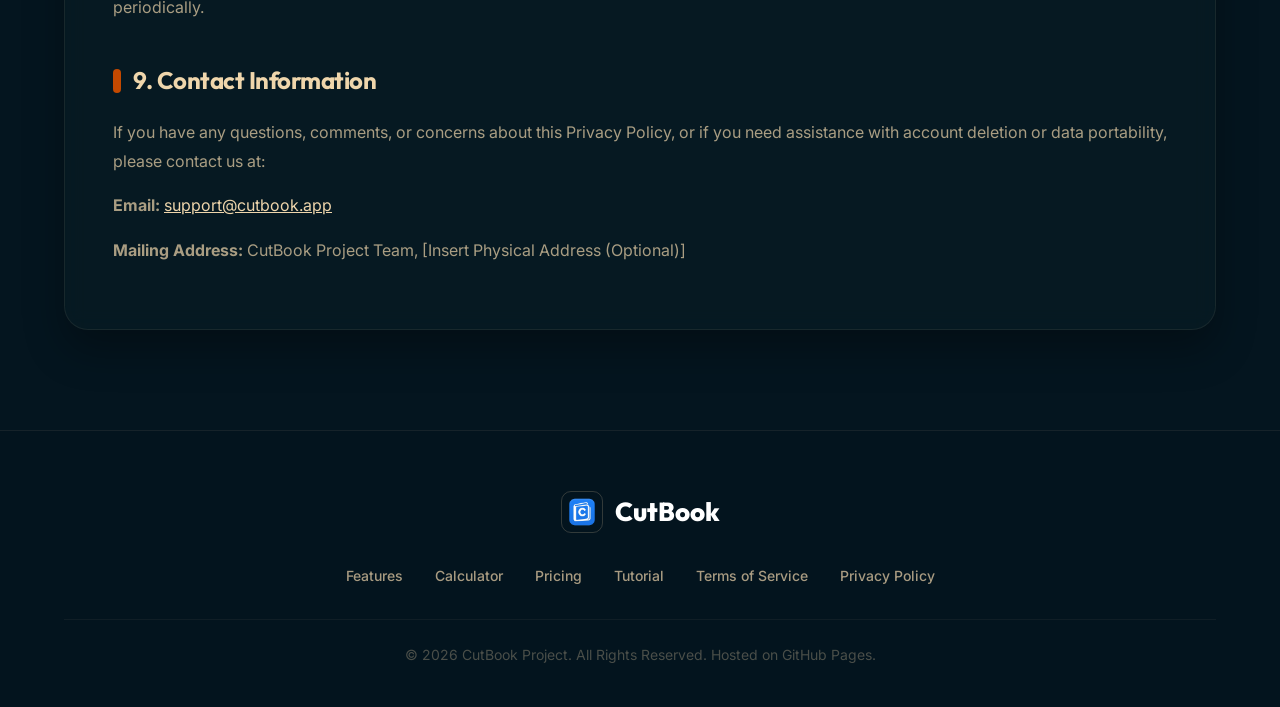
==== commit 263d7125: "docs: update privacy policy to be Google Play & App Store compliant" ====
--- a/Privacy/index.html
+++ b/Privacy/index.html
@@ -526,57 +526,105 @@
     <!-- Content Section -->
     <div class="container content-hero">
         <h1>Privacy Policy</h1>
-        <p>Last Updated: June 23, 2026</p>
+        <p>Last Updated: June 29, 2026</p>
     </div>
 
     <div class="container content-body">
         <div class="content-card">
             <section class="content-section">
-                <h2>1. Introduction</h2>
-                <p>Welcome to CutBook. We value your privacy and are committed to protecting the operational data of your salon, stylists, and clients. This Privacy Policy details how we collect, process, and safeguard the information you trust us with when utilizing the CutBook App and website.</p>
-            </section>
-
-            <section class="content-section">
-                <h2>2. Data Collection & Offline-First Design</h2>
-                <p>CutBook is built as an offline-first system to ensure your business remains active at all times. All transactions, commission ledgers, and payout logs are saved locally in a secure SQLite database stored on your device.</p>
-                <p>When an active network connection is detected, CutBook automatically synchronizes your local data with our secure servers. This includes:</p>
+                <h2>1. Introduction & Scope</h2>
+                <p>Welcome to CutBook POS (referred to as "CutBook", "we", "us", or "our"). We value your privacy and are committed to protecting the personal and operational data of your salon, stylists, and clients. This Privacy Policy explains how we collect, use, disclose, and secure your information when you utilize the CutBook mobile application (Android/iOS), our web application, and our website (collectively, the "Service").</p>
+                <p>By accessing or using the Service, you agree to the collection and use of information in accordance with this Privacy Policy. If you do not agree with these terms, please do not access or use the Service.</p>
+            </section>
+
+            <section class="content-section">
+                <h2>2. Information We Collect</h2>
+                <p>To provide a fully functioning POS and salon analytics experience, we collect several categories of information depending on how you interact with our Service:</p>
+                
+                <h3 style="color: var(--secondary); font-size: 18px; margin: 16px 0 8px; font-family: 'Outfit', sans-serif;">A. Personal Data</h3>
+                <p>When you create an account, register your salon, or communicate with us, we collect information that can identify you, including:</p>
                 <ul>
-                    <li>Stylist profiles (names, custom commissions, and roles).</li>
-                    <li>Operational logs (service item price tags, logs of hair cuts, styling, payments, and tips).</li>
-                    <li>Owner metrics and historical logs to facilitate multi-device updates and secure backups.</li>
+                    <li><strong>Authentication Details:</strong> Email address and phone number (collected and processed securely via Google Firebase Authentication).</li>
+                    <li><strong>Profile Information:</strong> Display name and profile picture (optional, for personalizing your account).</li>
+                    <li><strong>Business Details:</strong> Salon name, business address (optional), local currency, and timezone settings.</li>
                 </ul>
+
+                <h3 style="color: var(--secondary); font-size: 18px; margin: 16px 0 8px; font-family: 'Outfit', sans-serif;">B. Transactional & Salon Operational Data (Offline-First Sync)</h3>
+                <p>CutBook is built on an offline-first architecture. All transaction logs, commission structures, and stylist profiles are stored locally in a secure SQLite database on your device. When an active internet connection is detected, CutBook automatically synchronizes your local data with our secure cloud database (Google Cloud Firestore) to facilitate backups and support multi-device access. This synchronized data includes:</p>
+                <ul>
+                    <li><strong>Stylist & Employee Profiles:</strong> Names, roles, custom commission percentages, and payout histories.</li>
+                    <li><strong>Work Entries & Service Logs:</strong> Details of services rendered (e.g., haircuts, styling, coloring), service price tags, timestamps, client display names (optional), and payment methods.</li>
+                    <li><strong>Financial Metrics:</strong> Commission calculations, tips collected, sales performance indicators, and historical checkout logs.</li>
+                </ul>
+
+                <h3 style="color: var(--secondary); font-size: 18px; margin: 16px 0 8px; font-family: 'Outfit', sans-serif;">C. Device & Technical Data</h3>
+                <p>We automatically collect certain technical information from your device when you access our app or website:</p>
+                <ul>
+                    <li><strong>Device Identifiers:</strong> Device model, operating system name and version, and unique device IDs.</li>
+                    <li><strong>Push Notification Tokens:</strong> Unique tokens required to deliver synchronization updates, reminders, and system alerts.</li>
+                    <li><strong>Usage & Diagnostic Data:</strong> IP address, access dates/times, app performance metrics, and error logs (collected via Sentry and Google Firebase Crashlytics).</li>
+                </ul>
             </section>
 
             <section class="content-section">
                 <h2>3. How We Use Your Information</h2>
-                <p>The information processed by CutBook is used strictly to provide the core system functionality:</p>
+                <p>We process and use the collected data strictly for operational business purposes, including:</p>
                 <ul>
-                    <li>Real-time salon operational analytics and performance reporting.</li>
-                    <li>Accurate commission calculations and payout request records for salon staff.</li>
-                    <li>Synchronizing device ledgers across multiple authorized user logins.</li>
-                    <li>Sending transactional, synchronization, or upcoming service notifications.</li>
+                    <li><strong>Core App Functionality:</strong> Creating and managing accounts, running offline databases, and synchronizing data across multiple devices.</li>
+                    <li><strong>Business Operations:</strong> Calculating accurate stylist commissions, tracking client appointments, and providing real-time financial reporting.</li>
+                    <li><strong>Customer Support:</strong> Diagnosing synchronization errors, troubleshooting crash logs, and responding to support requests.</li>
+                    <li><strong>Communications:</strong> Sending push notifications regarding sync status, business updates, and security announcements.</li>
                 </ul>
+                <p><em>We do not sell, trade, rent, or distribute your salon data, client records, or operational logs to third-party advertising companies or data brokers.</em></p>
             </section>
 
             <section class="content-section">
                 <h2>4. Data Security</h2>
-                <p>We deploy standard industry practices to ensure your data is safe. Connection pipelines between local devices and our sync servers use secure Transport Layer Security (TLS) and WebSocket connections. Databases hosted on our production cloud servers utilize enterprise-grade encryption standard practices to protect your data from unauthorized access or breaches.</p>
-            </section>
-
-            <section class="content-section">
-                <h2>5. Third-Party Integrations</h2>
-                <p>CutBook does not share or sell salon ledgers or customer transactional history to advertising companies. We may use verified services (such as Google Analytics for mobile crash reports, Firebase, or similar) strictly to track performance improvements, app latency, and offline sync bugs.</p>
-            </section>
-
-            <section class="content-section">
-                <h2>6. Your Control Over Data</h2>
-                <p>You have full authority over your data. As a salon owner, you can edit, clear, or request absolute deletion of your synchronized salon record profiles and accounts directly from the setting screen of the application or by writing to support.</p>
-            </section>
-
-            <section class="content-section">
-                <h2>7. Contact Information</h2>
-                <p>If you have any inquiries, suggestions, or concerns regarding our Privacy Policy or need help with database management, please reach out to us at:</p>
-                <p><strong>Email:</strong> support@cutbook.app</p>
+                <p>We implement industry-standard physical, technical, and administrative security measures to protect your data:</p>
+                <ul>
+                    <li><strong>Data in Transit:</strong> All communications between your local device and our synchronization backend are encrypted using secure Transport Layer Security (TLS/HTTPS) protocols.</li>
+                    <li><strong>Data at Rest:</strong> Customer data synchronized to Cloud Firestore is encrypted using enterprise-grade server-side encryption. Local databases rely on standard operating system sandboxing.</li>
+                    <li><strong>Access Control:</strong> Access to cloud databases is restricted strictly through Firebase Security Rules, ensuring users can only read and write data associated with their verified organization ID.</li>
+                </ul>
+            </section>
+
+            <section class="content-section">
+                <h2>5. Data Retention & Account Deletion</h2>
+                <p>In accordance with Google Play Store and Apple App Store Developer Policies, we provide users with full control over their data, including the right to delete their accounts and operational records.</p>
+                <p><strong>Retention Period:</strong> We retain your personal and operational data only for as long as your account is active, or as necessary to provide you with the Service, comply with legal obligations, or resolve disputes.</p>
+                <p><strong>Account and Data Deletion Flow:</strong> You can initiate a permanent deletion of your account and all associated operational data at any time:</p>
+                <ul>
+                    <li><strong>In-App Deletion:</strong> Navigate to <strong>Settings</strong> &gt; <strong>Account Settings</strong> &gt; <strong>Delete Account</strong> inside the CutBook application. Confirming this action will trigger an automatic cleanup script.</li>
+                    <li><strong>Manual Deletion Request:</strong> You can request account deletion by emailing our support team at <a href="mailto:support@cutbook.app" style="color: var(--secondary); text-decoration: underline;">support@cutbook.app</a>. Please provide your registered email address or organization ID.</li>
+                </ul>
+                <p><strong>Scope of Deletion:</strong> Upon processing your deletion request, your authenticated credentials will be deleted from Firebase Authentication, and all synchronized stylist profiles, transaction histories, service logs, and analytics associated with your salon will be permanently purged from Cloud Firestore within 30 days. Any local SQLite database files will remain on your device until you manually uninstall the app.</p>
+            </section>
+
+            <section class="content-section">
+                <h2>6. Third-Party Services & SDKs</h2>
+                <p>We use standard Software Development Kits (SDKs) and integration partners strictly to maintain, improve, and secure the Service. These third parties handle your data in accordance with their respective privacy policies:</p>
+                <ul>
+                    <li><strong>Google Firebase (Auth, Firestore, Analytics, Crashlytics):</strong> Used for cloud synchronization, user authentication, general app usage metrics, and crash reporting. <a href="https://firebase.google.com/support/privacy" target="_blank" style="color: var(--secondary); text-decoration: underline;">Firebase Privacy Policy</a></li>
+                    <li><strong>Sentry:</strong> Used to monitor application performance and catch crashes in real-time. <a href="https://sentry.io/privacy/" target="_blank" style="color: var(--secondary); text-decoration: underline;">Sentry Privacy Policy</a></li>
+                    <li><strong>Stripe / bKash:</strong> Used to process subscription payments and premium invoices. We do not collect or store credit card numbers on our servers. <a href="https://stripe.com/privacy" target="_blank" style="color: var(--secondary); text-decoration: underline;">Stripe Privacy Policy</a> | <a href="https://www.bkash.com/privacy-policy" target="_blank" style="color: var(--secondary); text-decoration: underline;">bKash Privacy Policy</a></li>
+                </ul>
+            </section>
+
+            <section class="content-section">
+                <h2>7. Children's Privacy</h2>
+                <p>Our Service is not intended for or directed to children under the age of 13. We do not knowingly collect personal identifiable information from children under 13. If we discover that a child under 13 has provided us with personal data, we immediately delete this from our servers.</p>
+            </section>
+
+            <section class="content-section">
+                <h2>8. Changes to This Privacy Policy</h2>
+                <p>We may update our Privacy Policy from time to time to reflect changes in our practices or regulatory requirements. We will notify you of any changes by posting the new Privacy Policy on this page and updating the "Last Updated" date. We encourage you to review this page periodically.</p>
+            </section>
+
+            <section class="content-section">
+                <h2>9. Contact Information</h2>
+                <p>If you have any questions, comments, or concerns about this Privacy Policy, or if you need assistance with account deletion or data portability, please contact us at:</p>
+                <p><strong>Email:</strong> <a href="mailto:support@cutbook.app" style="color: var(--secondary); text-decoration: underline;">support@cutbook.app</a></p>
+                <p><strong>Mailing Address:</strong> CutBook Project Team, [Insert Physical Address (Optional)]</p>
             </section>
         </div>
     </div>
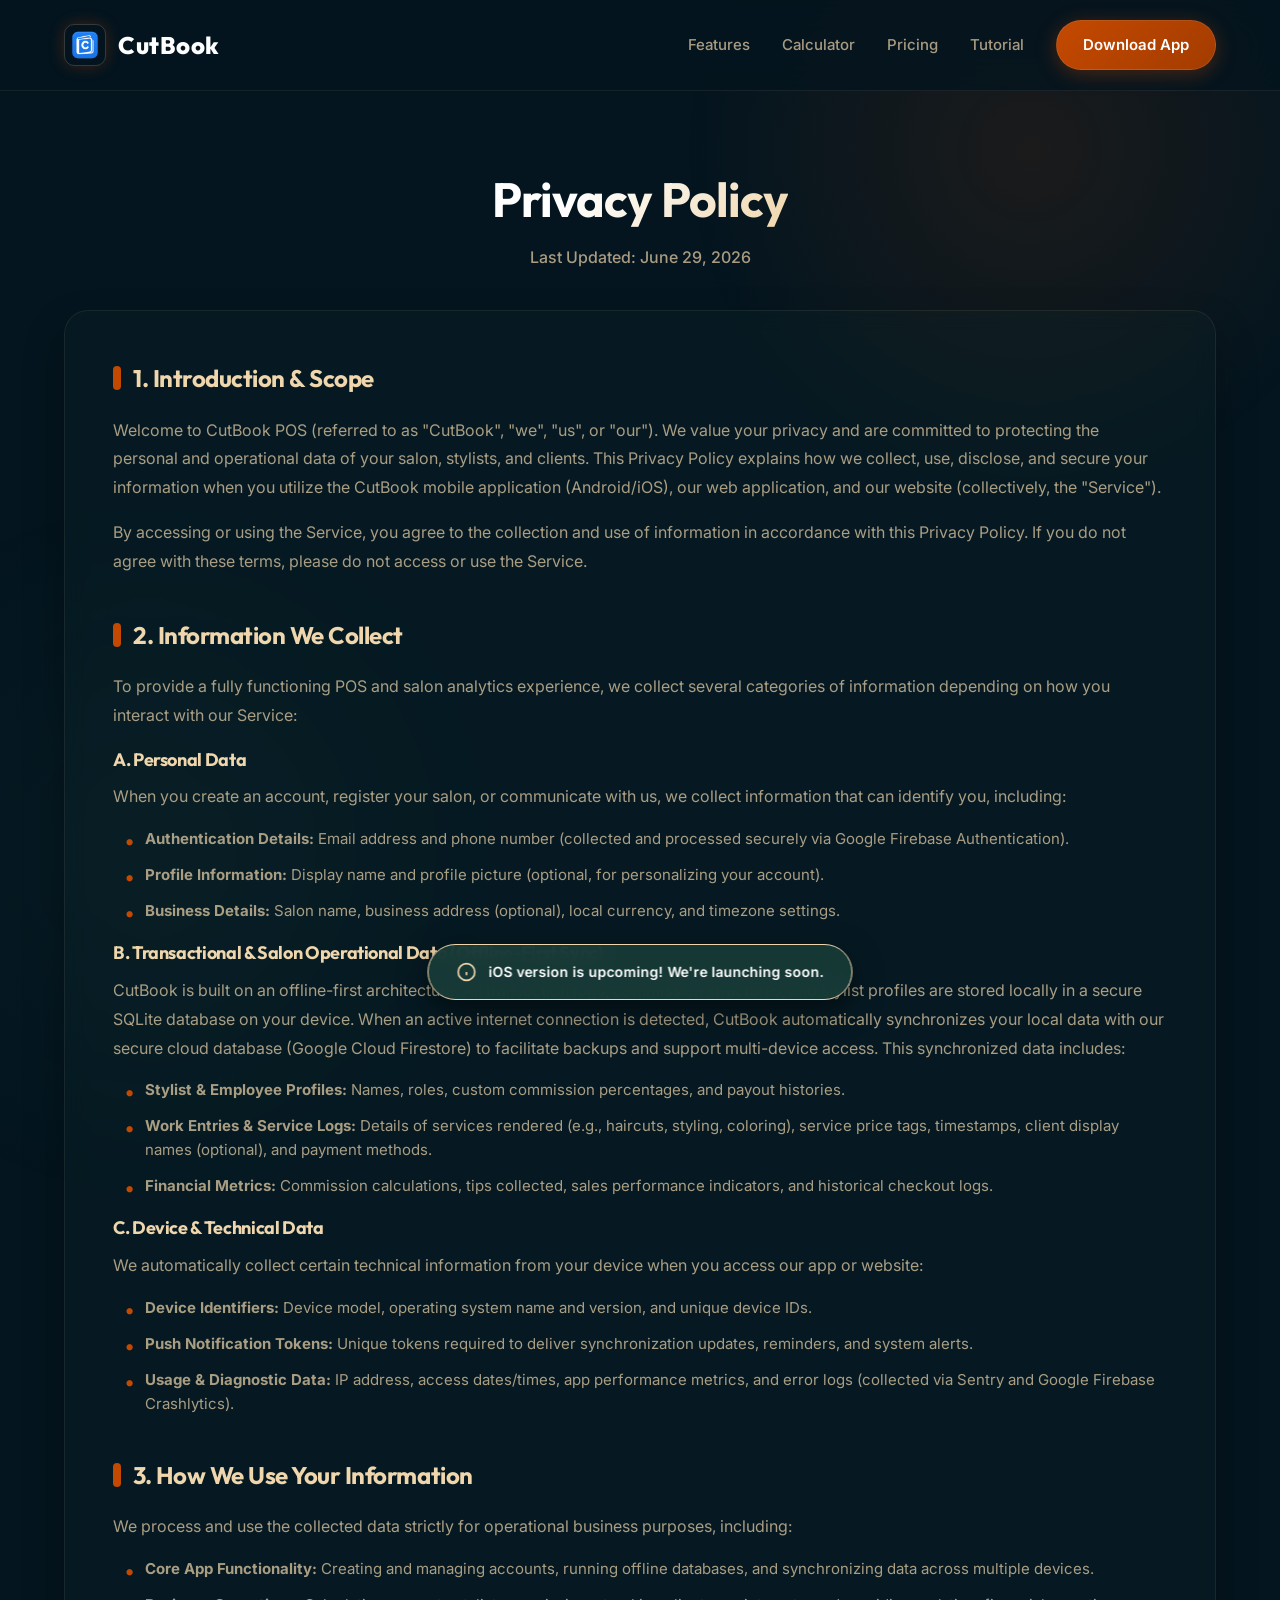
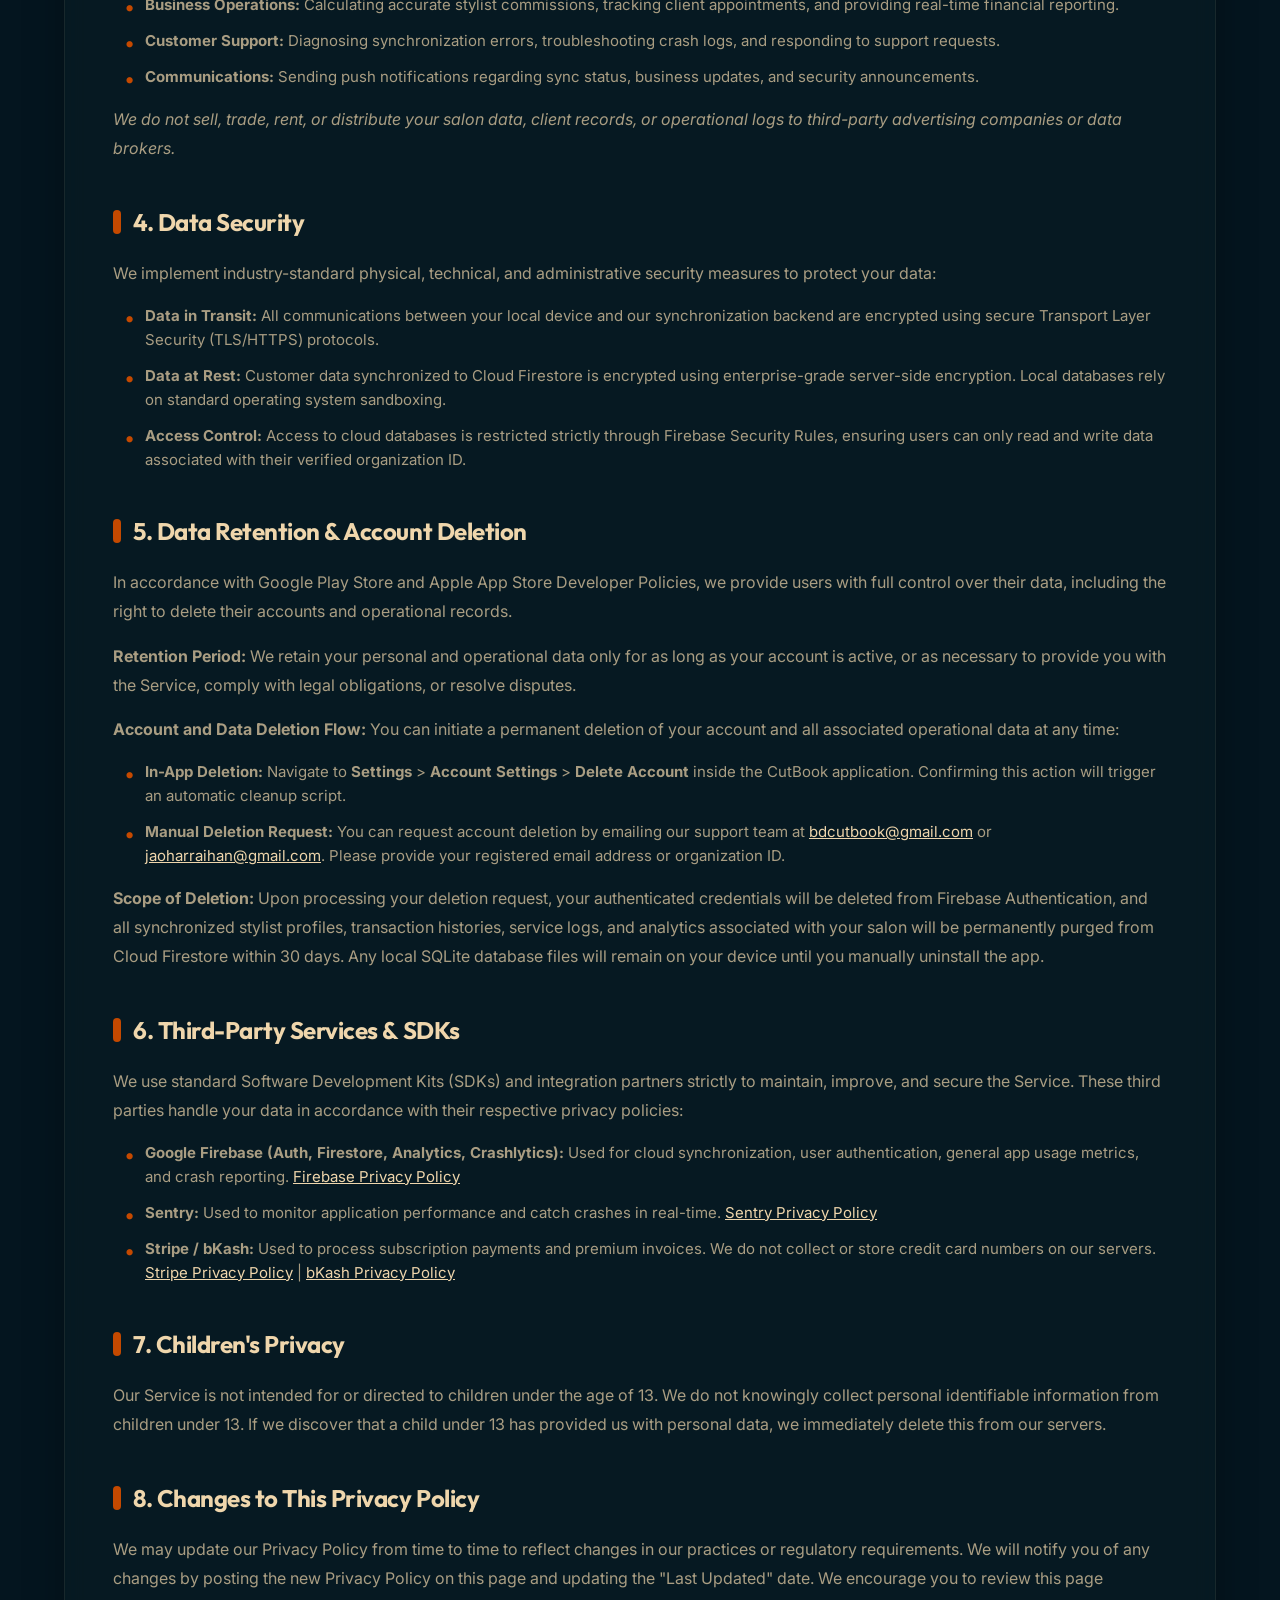
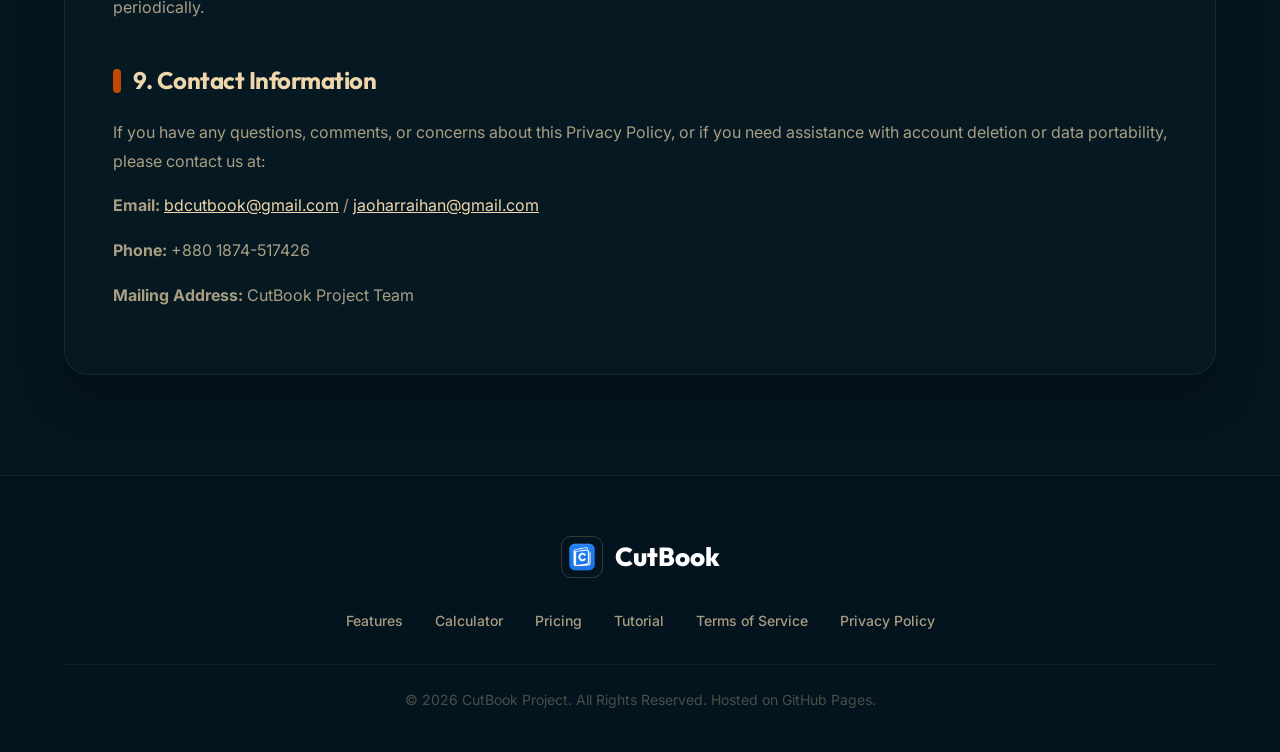
==== commit 8994c1cb: "docs: update contact info in privacy policy and terms" ====
--- a/Privacy/index.html
+++ b/Privacy/index.html
@@ -595,7 +595,7 @@
                 <p><strong>Account and Data Deletion Flow:</strong> You can initiate a permanent deletion of your account and all associated operational data at any time:</p>
                 <ul>
                     <li><strong>In-App Deletion:</strong> Navigate to <strong>Settings</strong> &gt; <strong>Account Settings</strong> &gt; <strong>Delete Account</strong> inside the CutBook application. Confirming this action will trigger an automatic cleanup script.</li>
-                    <li><strong>Manual Deletion Request:</strong> You can request account deletion by emailing our support team at <a href="mailto:support@cutbook.app" style="color: var(--secondary); text-decoration: underline;">support@cutbook.app</a>. Please provide your registered email address or organization ID.</li>
+                    <li><strong>Manual Deletion Request:</strong> You can request account deletion by emailing our support team at <a href="mailto:bdcutbook@gmail.com" style="color: var(--secondary); text-decoration: underline;">bdcutbook@gmail.com</a> or <a href="mailto:jaoharraihan@gmail.com" style="color: var(--secondary); text-decoration: underline;">jaoharraihan@gmail.com</a>. Please provide your registered email address or organization ID.</li>
                 </ul>
                 <p><strong>Scope of Deletion:</strong> Upon processing your deletion request, your authenticated credentials will be deleted from Firebase Authentication, and all synchronized stylist profiles, transaction histories, service logs, and analytics associated with your salon will be permanently purged from Cloud Firestore within 30 days. Any local SQLite database files will remain on your device until you manually uninstall the app.</p>
             </section>
@@ -623,8 +623,9 @@
             <section class="content-section">
                 <h2>9. Contact Information</h2>
                 <p>If you have any questions, comments, or concerns about this Privacy Policy, or if you need assistance with account deletion or data portability, please contact us at:</p>
-                <p><strong>Email:</strong> <a href="mailto:support@cutbook.app" style="color: var(--secondary); text-decoration: underline;">support@cutbook.app</a></p>
-                <p><strong>Mailing Address:</strong> CutBook Project Team, [Insert Physical Address (Optional)]</p>
+                <p><strong>Email:</strong> <a href="mailto:bdcutbook@gmail.com" style="color: var(--secondary); text-decoration: underline;">bdcutbook@gmail.com</a> / <a href="mailto:jaoharraihan@gmail.com" style="color: var(--secondary); text-decoration: underline;">jaoharraihan@gmail.com</a></p>
+                <p><strong>Phone:</strong> +880 1874-517426</p>
+                <p><strong>Mailing Address:</strong> CutBook Project Team</p>
             </section>
         </div>
     </div>
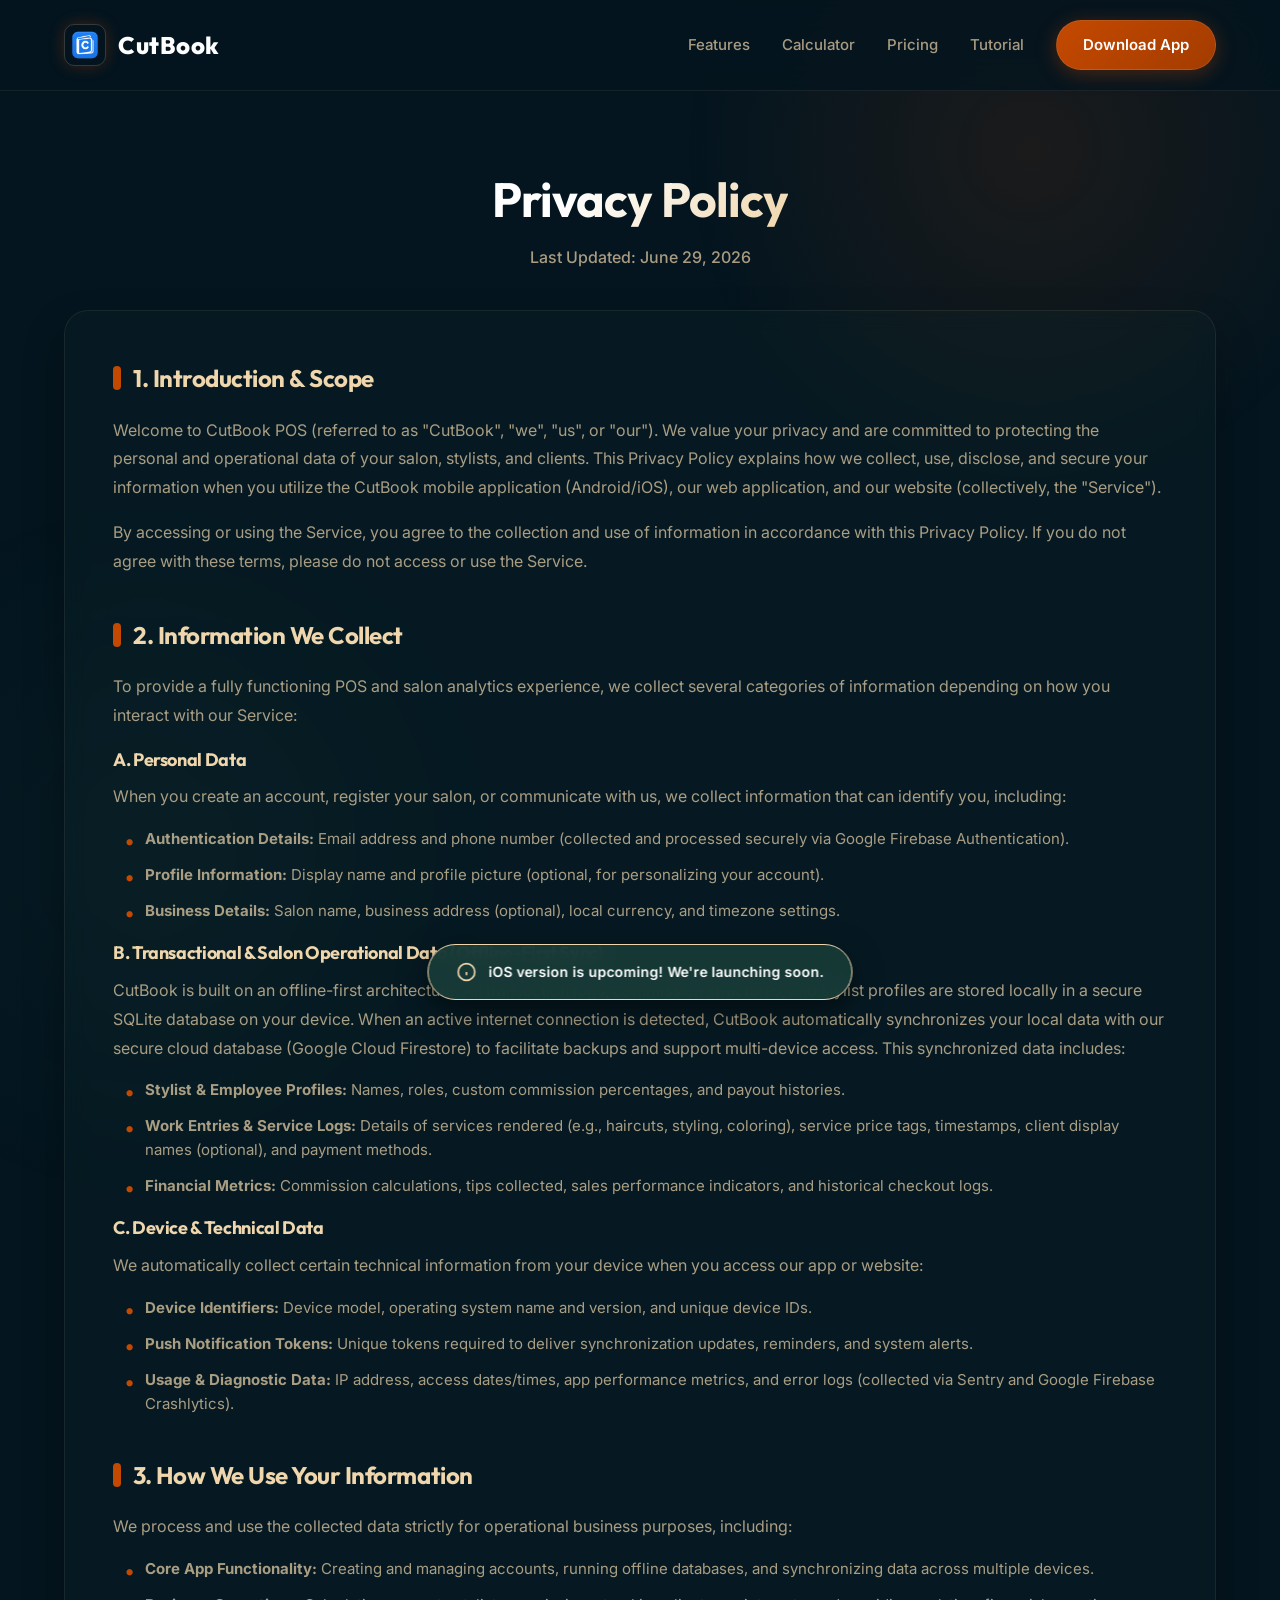
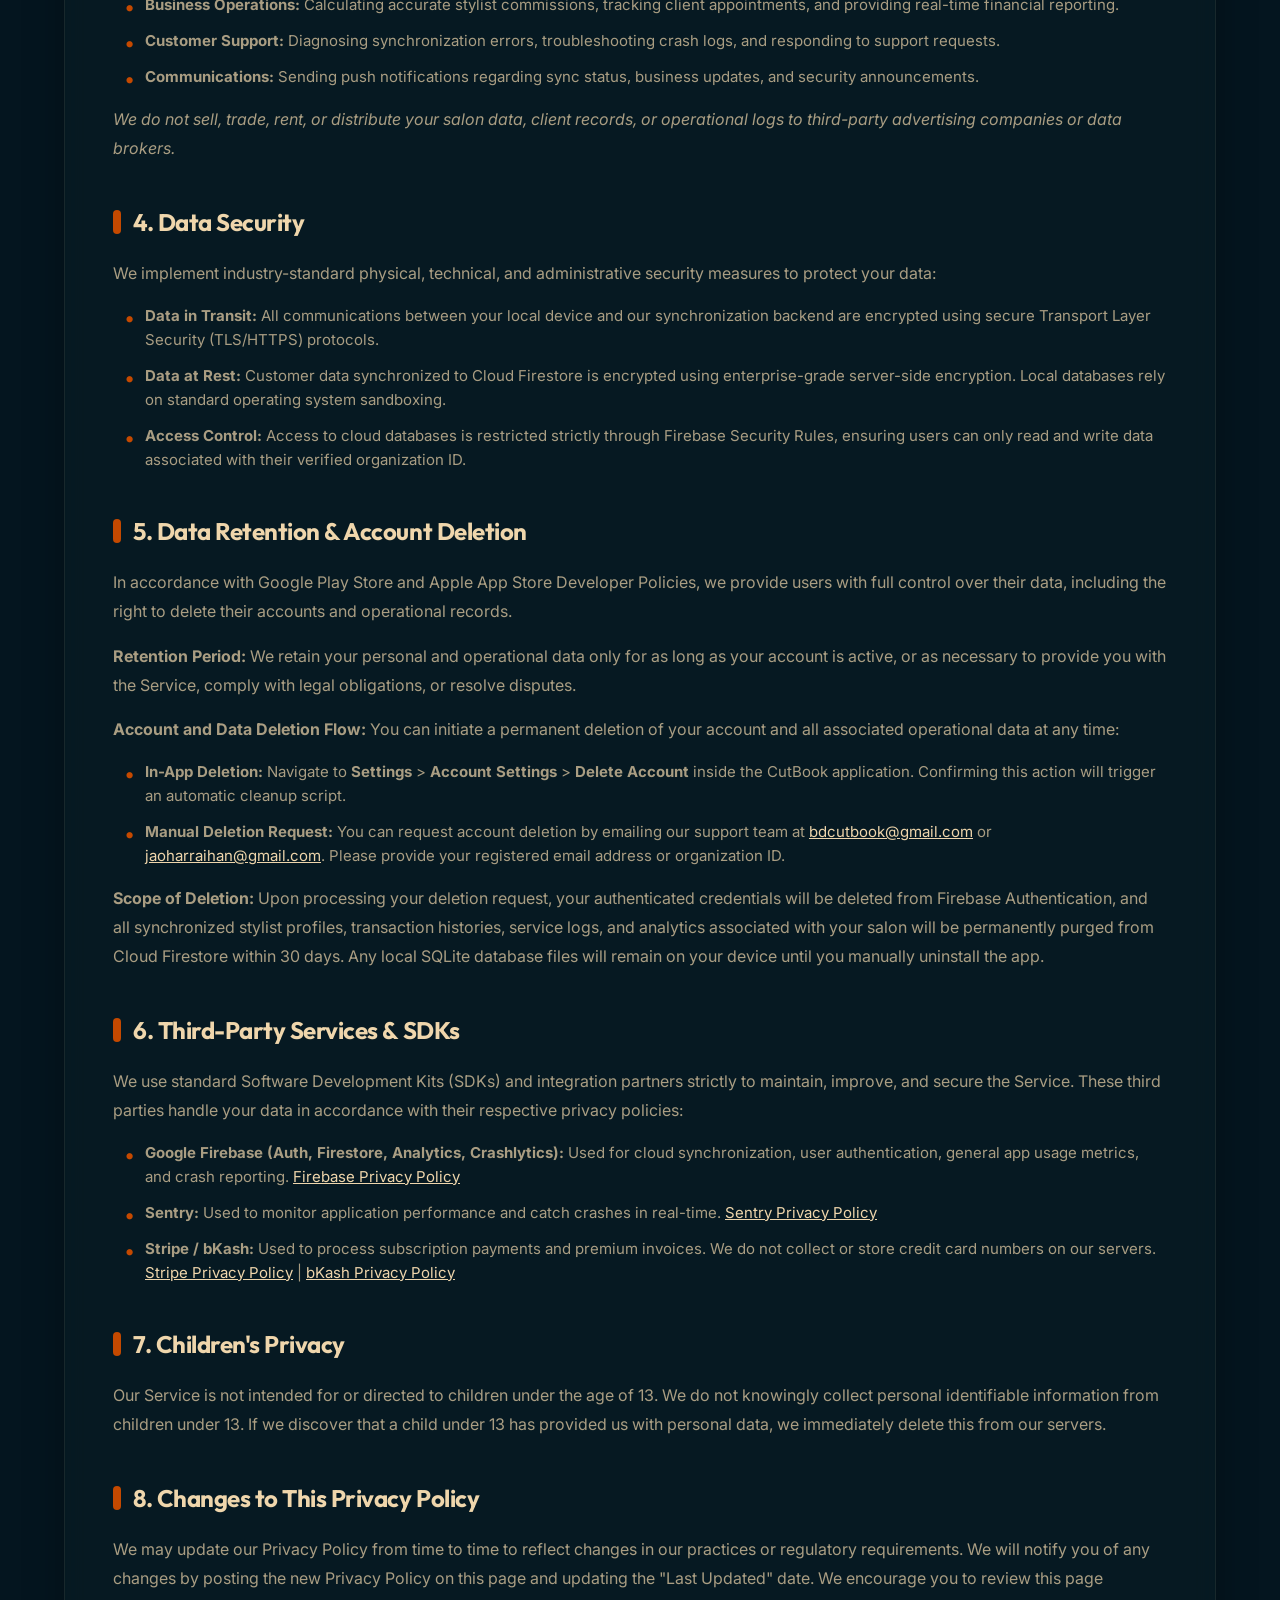
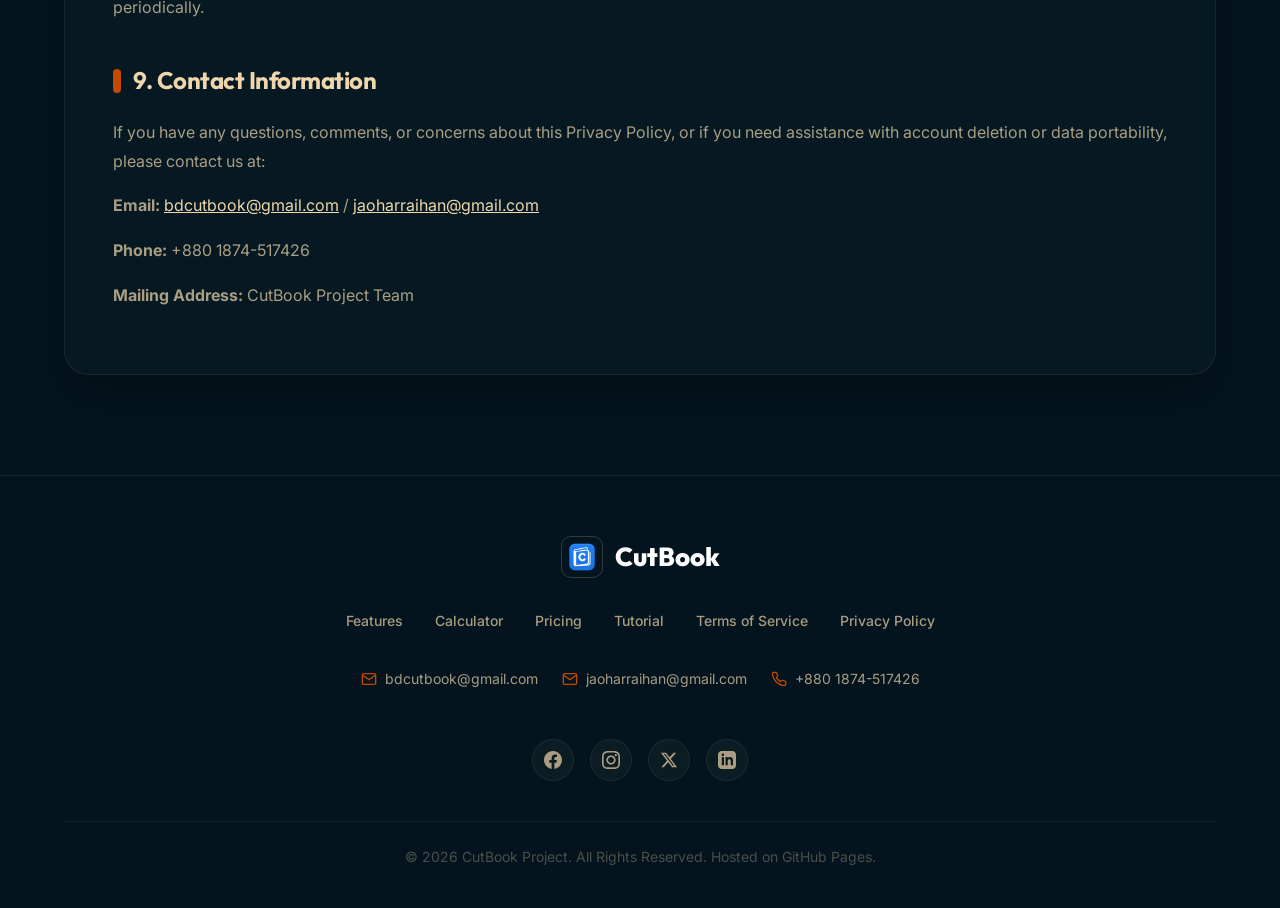
==== commit 60784644: "feat: deploy new CutBook premium landing page to GitHub Pages" ====
--- a/Privacy/index.html
+++ b/Privacy/index.html
@@ -286,6 +286,7 @@
             margin-bottom: 16px;
             background: linear-gradient(135deg, #ffffff 30%, var(--secondary) 100%);
             -webkit-background-clip: text;
+            background-clip: text;
             -webkit-text-fill-color: transparent;
         }
 
@@ -416,6 +417,73 @@
 
         .footer-links a:hover {
             color: var(--secondary);
+        }
+
+        .footer-contact {
+            display: flex;
+            gap: 24px;
+            margin: 4px 0 12px;
+            flex-wrap: wrap;
+            justify-content: center;
+        }
+
+        .footer-contact-item {
+            display: flex;
+            align-items: center;
+            gap: 8px;
+            color: var(--text-secondary);
+            font-size: 14px;
+            transition: var(--transition);
+            text-decoration: none;
+        }
+
+        .footer-contact-item:hover {
+            color: var(--secondary);
+            transform: translateY(-1px);
+        }
+
+        .footer-contact-item svg {
+            width: 16px;
+            height: 16px;
+            stroke: var(--primary);
+            fill: none;
+            stroke-width: 2;
+        }
+
+        .footer-socials {
+            display: flex;
+            gap: 16px;
+            justify-content: center;
+            align-items: center;
+            margin: 4px 0 8px;
+        }
+
+        .footer-social-link {
+            display: inline-flex;
+            align-items: center;
+            justify-content: center;
+            width: 42px;
+            height: 42px;
+            border-radius: 50%;
+            background: rgba(239, 214, 172, 0.04);
+            border: 1px solid var(--card-border);
+            color: var(--text-secondary);
+            transition: var(--transition);
+            text-decoration: none;
+        }
+
+        .footer-social-link:hover {
+            color: #ffffff;
+            background: rgba(196, 73, 0, 0.2);
+            border-color: rgba(196, 73, 0, 0.5);
+            transform: translateY(-3px);
+            box-shadow: 0 8px 20px rgba(196, 73, 0, 0.25);
+        }
+
+        .footer-social-link svg {
+            width: 18px;
+            height: 18px;
+            fill: currentColor;
         }
 
         .footer-copyright {
@@ -504,7 +572,7 @@
                 <a href="../index.html#calculator">Calculator</a>
                 <a href="../index.html#pricing">Pricing</a>
                 <a href="../index.html#tutorial">Tutorial</a>
-                <a href="https://play.google.com/store/apps/details?id=com.cutbook" class="btn btn-primary">Download App</a>
+                <a href="https://play.google.com/store/apps/details?id=com.teamcutbook.app" target="_blank" rel="noopener noreferrer" class="btn btn-primary">Download App</a>
             </nav>
             <button class="menu-toggle" id="menuToggle" aria-label="Toggle navigation menu">
                 <svg fill="none" viewBox="0 0 24 24" stroke="currentColor">
@@ -520,7 +588,7 @@
         <a href="../index.html#calculator" class="drawer-link">Calculator</a>
         <a href="../index.html#pricing" class="drawer-link">Pricing</a>
         <a href="../index.html#tutorial" class="drawer-link">Tutorial</a>
-        <a href="https://play.google.com/store/apps/details?id=com.cutbook" class="btn btn-primary" style="margin-top: 20px;">Download App</a>
+        <a href="https://play.google.com/store/apps/details?id=com.teamcutbook.app" target="_blank" rel="noopener noreferrer" class="btn btn-primary" style="margin-top: 20px;">Download App</a>
     </div>
 
     <!-- Content Section -->
@@ -647,6 +715,37 @@
                 <a href="index.html">Privacy Policy</a>
             </div>
             
+            <div class="footer-contact">
+                <a href="mailto:bdcutbook@gmail.com" class="footer-contact-item">
+                    <svg viewBox="0 0 24 24"><path d="M4 4h16c1.1 0 2 .9 2 2v12c0 1.1-.9 2-2 2H4c-1.1 0-2-.9-2-2V6c0-1.1.9-2 2-2z"/><path d="m22 6-10 7L2 6"/></svg>
+                    bdcutbook@gmail.com
+                </a>
+                <a href="mailto:jaoharraihan@gmail.com" class="footer-contact-item">
+                    <svg viewBox="0 0 24 24"><path d="M4 4h16c1.1 0 2 .9 2 2v12c0 1.1-.9 2-2 2H4c-1.1 0-2-.9-2-2V6c0-1.1.9-2 2-2z"/><path d="m22 6-10 7L2 6"/></svg>
+                    jaoharraihan@gmail.com
+                </a>
+                <a href="tel:+8801874517426" class="footer-contact-item">
+                    <svg viewBox="0 0 24 24"><path d="M22 16.92v3a2 2 0 0 1-2.18 2 19.79 19.79 0 0 1-8.63-3.07 19.5 19.5 0 0 1-6-6 19.79 19.79 0 0 1-3.07-8.67A2 2 0 0 1 4.11 2h3a2 2 0 0 1 2 1.72 12.84 12.84 0 0 0 .7 2.81 2 2 0 0 1-.45 2.11L8.09 9.91a16 16 0 0 0 6 6l1.27-1.27a2 2 0 0 1 2.11-.45 12.84 12.84 0 0 0 2.81.7A2 2 0 0 1 22 16.92z"/></svg>
+                    +880 1874-517426
+                </a>
+            </div>
+
+            <!-- Social Links -->
+            <div class="footer-socials">
+                <a href="https://www.facebook.com/61594201914808" target="_blank" rel="noopener noreferrer" class="footer-social-link" aria-label="Facebook">
+                    <svg viewBox="0 0 24 24"><path d="M24 12.073c0-6.627-5.373-12-12-12s-12 5.373-12 12c0 5.99 4.388 10.954 10.125 11.854v-8.385H7.078v-3.47h3.047V9.43c0-3.007 1.792-4.669 4.533-4.669 1.312 0 2.686.235 2.686.235v2.953H15.83c-1.491 0-1.956.925-1.956 1.874v2.25h3.328l-.532 3.47h-2.796v8.385C19.612 23.027 24 18.062 24 12.073z"/></svg>
+                </a>
+                <a href="https://www.instagram.com/teamcutbook" target="_blank" rel="noopener noreferrer" class="footer-social-link" aria-label="Instagram">
+                    <svg viewBox="0 0 24 24"><path d="M12 2.163c3.204 0 3.584.012 4.85.07 3.252.148 4.771 1.691 4.919 4.919.058 1.265.069 1.645.069 4.849 0 3.205-.012 3.584-.069 4.849-.149 3.225-1.664 4.771-4.919 4.919-1.266.058-1.644.07-4.85.07-3.204 0-3.584-.012-4.849-.07-3.26-.149-4.771-1.699-4.919-4.92-.058-1.265-.07-1.644-.07-4.849 0-3.204.013-3.583.07-4.849.149-3.227 1.664-4.771 4.919-4.919 1.266-.057 1.645-.069 4.849-.069zm0-2.163c-3.259 0-3.667.014-4.947.072-4.358.2-6.78 2.618-6.98 6.98-.059 1.281-.073 1.689-.073 4.948 0 3.259.014 3.668.072 4.948.2 4.358 2.618 6.78 6.98 6.98 1.281.058 1.689.072 4.948.072 3.259 0 3.668-.014 4.948-.072 4.354-.2 6.782-2.618 6.979-6.98.059-1.28.073-1.689.073-4.948 0-3.259-.014-3.667-.072-4.947-.196-4.354-2.617-6.78-6.979-6.98-1.281-.059-1.69-.073-4.949-.073zm0 5.838c-3.403 0-6.162 2.759-6.162 6.162s2.759 6.163 6.162 6.163 6.162-2.759 6.162-6.163c0-3.403-2.759-6.162-6.162-6.162zm0 10.162c-2.209 0-4-1.79-4-4 0-2.209 1.791-4 4-4s4 1.791 4 4c0 2.21-1.791 4-4 4zm6.406-11.845c-.796 0-1.441.645-1.441 1.44s.645 1.44 1.441 1.44c.795 0 1.439-.645 1.439-1.44s-.644-1.44-1.439-1.44z"/></svg>
+                </a>
+                <a href="https://x.com/teamcutbook" target="_blank" rel="noopener noreferrer" class="footer-social-link" aria-label="X (Twitter)">
+                    <svg viewBox="0 0 24 24"><path d="M18.244 2.25h3.308l-7.227 8.26 8.502 11.24H16.17l-5.214-6.817L4.99 21.75H1.68l7.73-8.835L1.254 2.25H8.08l4.713 6.231zm-1.161 17.52h1.833L7.084 4.126H5.117z"/></svg>
+                </a>
+                <a href="https://www.linkedin.com/company/cutbook" target="_blank" rel="noopener noreferrer" class="footer-social-link" aria-label="LinkedIn">
+                    <svg viewBox="0 0 24 24"><path d="M19 0h-14c-2.761 0-5 2.239-5 5v14c0 2.761 2.239 5 5 5h14c2.762 0 5-2.239 5-5v-14c0-2.761-2.238-5-5-5zm-11 19h-3v-11h3v11zm-1.5-12.268c-.966 0-1.75-.79-1.75-1.764s.784-1.764 1.75-1.764 1.75.79 1.75 1.764-.783 1.764-1.75 1.764zm13.5 12.268h-3v-5.604c0-3.368-4-3.113-4 0v5.604h-3v-11h3v1.765c1.396-2.586 7-2.777 7 2.476v6.759z"/></svg>
+                </a>
+            </div>
+            
             <p class="footer-copyright">&copy; 2026 CutBook Project. All Rights Reserved. Hosted on GitHub Pages.</p>
         </div>
     </footer>
